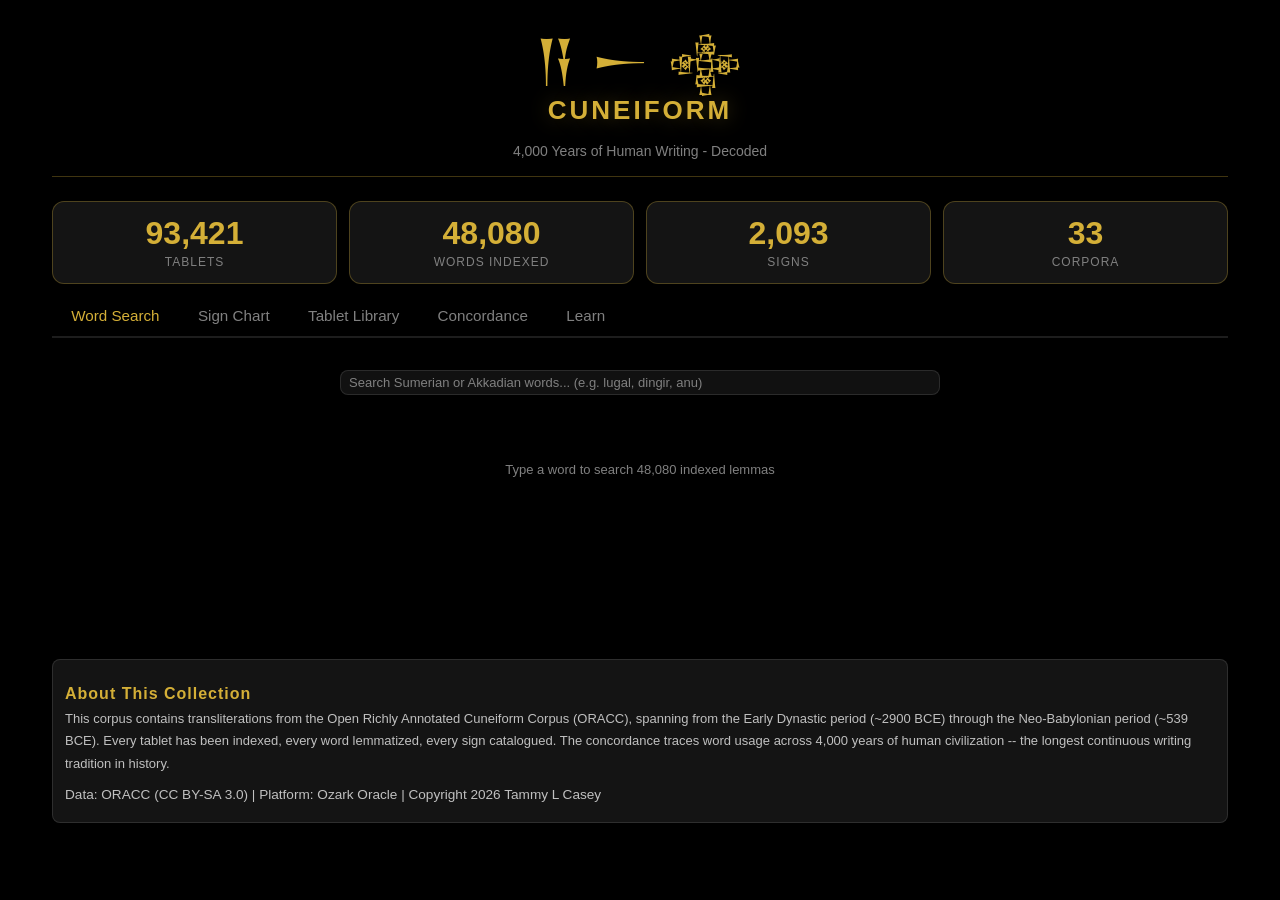
==== index.html @ a14c053b "Cuneiform educational portal for cuneiform.ozark-oracle.com 5-tab portal: Word Search, Sign Chart, T" ====
<!DOCTYPE html>
<html lang="en">
<head>
    <meta charset="UTF-8">
    <meta name="viewport" content="width=device-width, initial-scale=1.0">
    <meta name="author" content="Tammy L Casey">
    <meta name="copyright" content="Copyright 2026 Tammy L Casey. All rights reserved.">
    <meta name="motto" content="Known by our fruits - not our roots">
    <title>CUNEIFORM - Ancient Writing Decoded | Ozark Oracle</title>
    <meta name="description" content="Explore 4,000 years of cuneiform writing. 93,421 tablets, 48,080 words, 2,093 signs. OCR analysis, concordance, word study, sign charts, and learning tools.">
    <link rel="stylesheet" href="quantum-theme.css">
    <link rel="stylesheet" href="nav.css">
    <link rel="stylesheet" href="mobile.css">
    <link rel="preconnect" href="https://fonts.googleapis.com">
    <link href="https://fonts.googleapis.com/css2?family=Noto+Sans+Cuneiform&display=swap" rel="stylesheet">
    <link rel="stylesheet" href="stylesheet-cuneiform.css">
</head>
<body>
<script src="load_nav.js"></script>

<main id="main-content" class="page-container">
    <div class="page-header">
        <div class="cuneiform-glyph-lg">&#x12000; &#x12038; &#x120AD;</div>
        <h1 class="text-gold">CUNEIFORM</h1>
        <p class="text-silver">4,000 Years of Human Writing - Decoded</p>
    </div>

    <div class="stats-grid" id="stats-bar">
        <div class="stat-box">
            <div class="stat-value text-gold" id="stat-tablets">93,421</div>
            <div class="stat-label">Tablets</div>
        </div>
        <div class="stat-box">
            <div class="stat-value text-gold" id="stat-words">48,080</div>
            <div class="stat-label">Words Indexed</div>
        </div>
        <div class="stat-box">
            <div class="stat-value text-gold" id="stat-signs">2,093</div>
            <div class="stat-label">Signs</div>
        </div>
        <div class="stat-box">
            <div class="stat-value text-gold" id="stat-corpora">33</div>
            <div class="stat-label">Corpora</div>
        </div>
    </div>

    <!-- Tab Navigation -->
    <div class="tab-bar">
        <button class="tab-btn active" onclick="showTab('search')">Word Search</button>
        <button class="tab-btn" onclick="showTab('signs')">Sign Chart</button>
        <button class="tab-btn" onclick="showTab('library')">Tablet Library</button>
        <button class="tab-btn" onclick="showTab('concordance')">Concordance</button>
        <button class="tab-btn" onclick="showTab('learn')">Learn</button>
    </div>

    <!-- TAB: Word Search -->
    <div id="tab-search" class="tab-content active">
        <div class="search-container">
            <input type="text" class="search-box" id="word-search" placeholder="Search Sumerian or Akkadian words... (e.g. lugal, dingir, anu)" oninput="debounceSearch()">
        </div>
        <div class="results-area" id="search-results">
            <p class="loading">Type a word to search 48,080 indexed lemmas</p>
        </div>
    </div>

    <!-- TAB: Sign Chart -->
    <div id="tab-signs" class="tab-content">
        <h2 class="text-gold">Cuneiform Sign Chart</h2>
        <p class="text-silver">2,093 signs from the Sumerian and Akkadian writing systems</p>
        <div class="search-container">
            <input type="text" class="search-box" id="sign-search" placeholder="Filter signs by name..." oninput="filterSigns()">
        </div>
        <div class="sign-grid" id="sign-grid">
            <p class="loading">Loading signs...</p>
        </div>
        <div class="pagination" id="sign-pagination"></div>
    </div>

    <!-- TAB: Tablet Library -->
    <div id="tab-library" class="tab-content">
        <h2 class="text-gold">Tablet Library</h2>
        <p class="text-silver">Browse 93,421 cuneiform tablets from 33 corpora</p>
        <div style="display:flex;gap:1rem;margin:1rem 0;flex-wrap:wrap;">
            <select id="lib-period" class="search-box" style="width:auto;flex:1;min-width:150px;" onchange="loadTablets()">
                <option value="">All Periods</option>
            </select>
            <select id="lib-genre" class="search-box" style="width:auto;flex:1;min-width:150px;" onchange="loadTablets()">
                <option value="">All Genres</option>
            </select>
            <input type="text" class="search-box" id="lib-search" placeholder="Search titles..." style="flex:2;min-width:200px;" oninput="debounceLibrary()">
        </div>
        <div id="library-results">
            <p class="loading">Loading tablets...</p>
        </div>
        <div class="pagination" id="lib-pagination"></div>
    </div>

    <!-- TAB: Concordance -->
    <div id="tab-concordance" class="tab-content">
        <h2 class="text-gold">Word Concordance</h2>
        <p class="text-silver">Trace any word across 4,000 years of texts</p>
        <div class="search-container">
            <input type="text" class="search-box" id="conc-search" placeholder="Enter a Sumerian word (e.g. lugal, an, e2)..." onkeydown="if(event.key==='Enter')searchConcordance()">
        </div>
        <div id="conc-results">
            <p class="loading">Search for a word to see its occurrences across all tablets</p>
        </div>
    </div>

    <!-- TAB: Learn -->
    <div id="tab-learn" class="tab-content">
        <h2 class="text-gold">Learn Cuneiform</h2>
        <p class="text-silver">Start your journey into the world's oldest writing system</p>
        <div class="feature-grid">
            <a class="feature-card" href="https://enchantedozarks.com/cuneiform-ocr/learn/" target="_blank">
                <div class="card-icon cuneiform-glyph">&#x12000;</div>
                <h3>Grammar Lessons</h3>
                <p>Structured lessons from basic signs to full sentences</p>
            </a>
            <a class="feature-card" href="https://enchantedozarks.com/cuneiform-ocr/flashcards/" target="_blank">
                <div class="card-icon">A-Z</div>
                <h3>Flashcards</h3>
                <p>Practice sign recognition with spaced repetition</p>
            </a>
            <a class="feature-card" href="https://enchantedozarks.com/cuneiform-ocr/pronunciation/" target="_blank">
                <div class="card-icon">[~]</div>
                <h3>Pronunciation Guide</h3>
                <p>Learn how Sumerian and Akkadian sounded</p>
            </a>
            <a class="feature-card" href="https://enchantedozarks.com/cuneiform-ocr/sentence-builder/" target="_blank">
                <div class="card-icon">[+]</div>
                <h3>Sentence Builder</h3>
                <p>Construct your own cuneiform sentences</p>
            </a>
            <a class="feature-card" href="https://enchantedozarks.com/cuneiform-ocr/name/" target="_blank">
                <div class="card-icon">[*]</div>
                <h3>Name Converter</h3>
                <p>Write your name in cuneiform script</p>
            </a>
            <a class="feature-card" href="https://enchantedozarks.com/cuneiform-ocr/grammar-cheatsheet/" target="_blank">
                <div class="card-icon">[=]</div>
                <h3>Grammar Cheatsheet</h3>
                <p>Quick reference for Sumerian grammar rules</p>
            </a>
        </div>
    </div>

    <div class="panel" style="margin-top:2rem;">
        <h3 class="text-gold">About This Collection</h3>
        <p class="text-silver">This corpus contains transliterations from the Open Richly Annotated Cuneiform Corpus (ORACC), spanning from the Early Dynastic period (~2900 BCE) through the Neo-Babylonian period (~539 BCE). Every tablet has been indexed, every word lemmatized, every sign catalogued. The concordance traces word usage across 4,000 years of human civilization -- the longest continuous writing tradition in history.</p>
        <p class="text-silver" style="margin-top:0.5rem;font-size:0.85rem;">Data: ORACC (CC BY-SA 3.0) | Platform: Ozark Oracle | Copyright 2026 Tammy L Casey</p>
    </div>
</main>

<script>
const API = 'https://enchantedozarks.com';
let searchTimeout = null;
let libTimeout = null;
let signData = [];
let signPage = 1;
const SIGNS_PER_PAGE = 60;

// Tab switching
function showTab(tabId) {
    document.querySelectorAll('.tab-content').forEach(t => t.classList.remove('active'));
    document.querySelectorAll('.tab-btn').forEach(b => b.classList.remove('active'));
    document.getElementById('tab-' + tabId).classList.add('active');
    event.target.classList.add('active');

    // Load data on first visit
    if (tabId === 'signs' && signData.length === 0) loadSigns();
    if (tabId === 'library' && document.getElementById('library-results').querySelector('.loading')) {
        loadFilterOptions();
        loadTablets();
    }
}

// Debounced search
function debounceSearch() {
    clearTimeout(searchTimeout);
    searchTimeout = setTimeout(searchWords, 300);
}

function debounceLibrary() {
    clearTimeout(libTimeout);
    libTimeout = setTimeout(loadTablets, 400);
}

// Word search via concordance
async function searchWords() {
    const q = document.getElementById('word-search').value.trim();
    const area = document.getElementById('search-results');
    if (q.length < 2) {
        area.innerHTML = '<p class="loading">Type at least 2 characters to search</p>';
        return;
    }
    area.innerHTML = '<p class="loading">Searching...</p>';
    try {
        const resp = await fetch(API + '/cuneiform-ocr/api/concordance/search', {
            method: 'POST',
            headers: {'Content-Type': 'application/json'},
            body: JSON.stringify({q: q, limit: 30})
        });
        const data = await resp.json();
        if (!data.results || data.results.length === 0) {
            area.innerHTML = '<p class="loading">No results for "' + q + '"</p>';
            return;
        }
        let html = '';
        data.results.forEach(r => {
            html += '<div class="result-item" onclick="showWordDetail(\'' + encodeURIComponent(r.lemma) + '\')">';
            html += '<span class="result-word">' + esc(r.lemma) + '</span>';
            html += '<span class="result-gloss"> - ' + esc(r.gloss || '') + '</span>';
            if (r.unicode_glyph) html += ' <span class="cuneiform-glyph" style="font-size:1.3rem;">' + r.unicode_glyph + '</span>';
            html += '<div class="result-meta">' + (r.occurrence_count || 0).toLocaleString() + ' occurrences in ' + (r.tablet_count || 0).toLocaleString() + ' tablets</div>';
            html += '</div>';
        });
        area.innerHTML = html;
    } catch(e) {
        area.innerHTML = '<p class="error-msg">API unavailable. Try again later.</p>';
    }
}

// Word detail view
async function showWordDetail(lemmaEncoded) {
    const lemma = decodeURIComponent(lemmaEncoded);
    const area = document.getElementById('search-results');
    area.innerHTML = '<p class="loading">Loading word detail...</p>';
    try {
        const resp = await fetch(API + '/cuneiform-ocr/concordance/' + encodeURIComponent(lemma));
        // This returns HTML from the Flask app, so we use the API instead
        const apiResp = await fetch(API + '/cuneiform-ocr/api/concordance/search', {
            method: 'POST',
            headers: {'Content-Type': 'application/json'},
            body: JSON.stringify({q: lemma, limit: 1})
        });
        const data = await apiResp.json();
        if (!data.results || data.results.length === 0) {
            area.innerHTML = '<p class="error-msg">Word not found</p>';
            return;
        }
        const w = data.results[0];
        let periods = {};
        try { periods = JSON.parse(w.periods || '{}'); } catch(e) {}

        let maxCount = Math.max(...Object.values(periods), 1);
        let barsHtml = '';
        Object.entries(periods).sort((a,b) => b[1] - a[1]).forEach(([period, count]) => {
            let pct = Math.round((count / maxCount) * 100);
            barsHtml += '<div class="period-bar"><span class="period-label">' + esc(period) + '</span>';
            barsHtml += '<div class="period-fill" style="width:' + pct + '%;"></div>';
            barsHtml += '<span class="period-count">' + count.toLocaleString() + '</span></div>';
        });

        let html = '<div class="word-detail">';
        html += '<div style="display:flex;align-items:center;gap:1rem;">';
        if (w.unicode_glyph) html += '<span class="cuneiform-glyph-lg">' + w.unicode_glyph + '</span>';
        html += '<div><h2>' + esc(w.lemma) + '</h2><div class="gloss">' + esc(w.gloss || 'unknown') + '</div></div></div>';
        html += '<div class="stats-grid" style="margin:1rem 0;">';
        html += '<div class="stat-box"><div class="stat-value text-gold">' + (w.occurrence_count || 0).toLocaleString() + '</div><div class="stat-label">Occurrences</div></div>';
        html += '<div class="stat-box"><div class="stat-value text-gold">' + (w.tablet_count || 0).toLocaleString() + '</div><div class="stat-label">Tablets</div></div>';
        html += '</div>';
        if (barsHtml) {
            html += '<h3 class="text-gold" style="margin:1rem 0 0.5rem;">Period Distribution</h3>';
            html += barsHtml;
        }
        html += '<p style="margin-top:1rem;"><a href="' + API + '/cuneiform-ocr/concordance/' + encodeURIComponent(w.lemma) + '" target="_blank" style="color:var(--gold);">View full concordance on Enchanted Ozarks &gt;</a></p>';
        html += '</div>';
        html += '<button class="page-btn" onclick="document.getElementById(\'word-search\').dispatchEvent(new Event(\'input\'))" style="margin-top:0.5rem;">&lt; Back to results</button>';
        area.innerHTML = html;
    } catch(e) {
        area.innerHTML = '<p class="error-msg">Failed to load word detail</p>';
    }
}

// Sign chart
async function loadSigns() {
    const grid = document.getElementById('sign-grid');
    grid.innerHTML = '<p class="loading">Loading 2,093 signs...</p>';
    try {
        const resp = await fetch(API + '/cuneiform-ocr/api/sign-chart-data');
        const data = await resp.json();
        signData = data.signs || data || [];
        renderSigns();
    } catch(e) {
        grid.innerHTML = '<p class="error-msg">Could not load signs. API may be unavailable.</p>';
    }
}

function renderSigns() {
    const grid = document.getElementById('sign-grid');
    const filter = (document.getElementById('sign-search').value || '').toLowerCase();
    let filtered = signData;
    if (filter) filtered = signData.filter(s => (s.name || s.sign_name || '').toLowerCase().includes(filter));

    const start = (signPage - 1) * SIGNS_PER_PAGE;
    const page = filtered.slice(start, start + SIGNS_PER_PAGE);
    const totalPages = Math.ceil(filtered.length / SIGNS_PER_PAGE);

    let html = '';
    page.forEach(s => {
        let glyph = s.unicode || s.unicode_value || '';
        let name = s.name || s.sign_name || '?';
        html += '<div class="sign-card" title="' + esc(name) + '">';
        html += '<div class="cuneiform-glyph">' + glyph + '</div>';
        html += '<div class="sign-name">' + esc(name) + '</div>';
        html += '</div>';
    });
    grid.innerHTML = html || '<p class="loading">No signs match filter</p>';

    // Pagination
    let pHtml = '';
    if (totalPages > 1) {
        if (signPage > 1) pHtml += '<button class="page-btn" onclick="signPage--;renderSigns();">&lt;</button>';
        pHtml += '<span class="page-btn active">' + signPage + ' / ' + totalPages + '</span>';
        if (signPage < totalPages) pHtml += '<button class="page-btn" onclick="signPage++;renderSigns();">&gt;</button>';
    }
    document.getElementById('sign-pagination').innerHTML = pHtml;
}

function filterSigns() { signPage = 1; renderSigns(); }

// Tablet library
async function loadFilterOptions() {
    try {
        const resp = await fetch(API + '/cuneiform-ocr/api/filter-options');
        const data = await resp.json();
        const periodSel = document.getElementById('lib-period');
        const genreSel = document.getElementById('lib-genre');
        (data.periods || []).forEach(p => {
            periodSel.innerHTML += '<option value="' + esc(p) + '">' + esc(p) + '</option>';
        });
        (data.genres || []).forEach(g => {
            genreSel.innerHTML += '<option value="' + esc(g) + '">' + esc(g) + '</option>';
        });
    } catch(e) { /* silently fail */ }
}

let libPage = 1;
async function loadTablets(page) {
    if (page) libPage = page; else libPage = 1;
    const area = document.getElementById('library-results');
    const period = document.getElementById('lib-period').value;
    const genre = document.getElementById('lib-genre').value;
    const q = document.getElementById('lib-search').value.trim();
    area.innerHTML = '<p class="loading">Loading tablets...</p>';
    try {
        let url = API + '/cuneiform-ocr/api/tablets?page=' + libPage + '&per_page=25';
        if (period) url += '&period=' + encodeURIComponent(period);
        if (genre) url += '&genre=' + encodeURIComponent(genre);
        if (q) url += '&q=' + encodeURIComponent(q);
        const resp = await fetch(url);
        const data = await resp.json();
        const tablets = data.tablets || data.results || [];
        const total = data.total || 0;
        if (tablets.length === 0) {
            area.innerHTML = '<p class="loading">No tablets found</p>';
            document.getElementById('lib-pagination').innerHTML = '';
            return;
        }
        let html = '<div class="tablet-row tablet-header"><span>Title</span><span>Period</span><span>Genre</span><span>Lines</span></div>';
        tablets.forEach(t => {
            html += '<div class="tablet-row" onclick="window.open(\'' + API + '/cuneiform-ocr/library/' + esc(t.textid) + '\',\'_blank\')">';
            html += '<span class="tablet-title">' + esc(t.title || t.textid) + '</span>';
            html += '<span class="tablet-meta">' + esc(t.period || '-') + '</span>';
            html += '<span class="tablet-meta">' + esc(t.genre || '-') + '</span>';
            html += '<span class="tablet-meta">' + (t.total_lines || 0) + '</span>';
            html += '</div>';
        });
        area.innerHTML = html;

        // Pagination
        const totalPages = Math.ceil(total / 25);
        let pHtml = '';
        if (totalPages > 1) {
            if (libPage > 1) pHtml += '<button class="page-btn" onclick="loadTablets(' + (libPage-1) + ')">&lt;</button>';
            pHtml += '<span class="page-btn active">' + libPage + ' / ' + totalPages + ' (' + total.toLocaleString() + ' total)</span>';
            if (libPage < totalPages) pHtml += '<button class="page-btn" onclick="loadTablets(' + (libPage+1) + ')">&gt;</button>';
        }
        document.getElementById('lib-pagination').innerHTML = pHtml;
    } catch(e) {
        area.innerHTML = '<p class="error-msg">Could not load tablets. API may be unavailable.</p>';
    }
}

// Concordance search
async function searchConcordance() {
    const q = document.getElementById('conc-search').value.trim();
    const area = document.getElementById('conc-results');
    if (!q) return;
    area.innerHTML = '<p class="loading">Searching concordance...</p>';
    try {
        const resp = await fetch(API + '/cuneiform-ocr/api/concordance/search', {
            method: 'POST',
            headers: {'Content-Type': 'application/json'},
            body: JSON.stringify({q: q, limit: 10})
        });
        const data = await resp.json();
        if (!data.results || data.results.length === 0) {
            area.innerHTML = '<p class="loading">No concordance results for "' + esc(q) + '"</p>';
            return;
        }
        let html = '';
        data.results.forEach(r => {
            let periods = {};
            try { periods = JSON.parse(r.periods || '{}'); } catch(e) {}
            let maxCount = Math.max(...Object.values(periods), 1);

            html += '<div class="word-detail" style="margin-bottom:1.5rem;">';
            html += '<div style="display:flex;align-items:center;gap:1rem;">';
            if (r.unicode_glyph) html += '<span class="cuneiform-glyph-lg">' + r.unicode_glyph + '</span>';
            html += '<div><h2 style="margin:0;">' + esc(r.lemma) + '</h2>';
            html += '<div class="gloss">' + esc(r.gloss || '') + '</div></div></div>';
            html += '<div class="stats-grid" style="margin:1rem 0;">';
            html += '<div class="stat-box"><div class="stat-value text-gold">' + (r.occurrence_count||0).toLocaleString() + '</div><div class="stat-label">Occurrences</div></div>';
            html += '<div class="stat-box"><div class="stat-value text-gold">' + (r.tablet_count||0).toLocaleString() + '</div><div class="stat-label">Tablets</div></div>';
            html += '</div>';

            Object.entries(periods).sort((a,b) => b[1]-a[1]).slice(0,8).forEach(([p,c]) => {
                let pct = Math.round((c/maxCount)*100);
                html += '<div class="period-bar"><span class="period-label">' + esc(p) + '</span>';
                html += '<div class="period-fill" style="width:' + pct + '%;"></div>';
                html += '<span class="period-count">' + c.toLocaleString() + '</span></div>';
            });
            html += '<p><a href="' + API + '/cuneiform-ocr/concordance/' + encodeURIComponent(r.lemma) + '" target="_blank" style="color:var(--gold);">Full concordance &gt;</a></p>';
            html += '</div>';
        });
        area.innerHTML = html;
    } catch(e) {
        area.innerHTML = '<p class="error-msg">Concordance search failed. API may be unavailable.</p>';
    }
}

// Load stats on page load
async function loadStats() {
    try {
        const resp = await fetch(API + '/cuneiform-ocr/api/corpus-stats');
        const data = await resp.json();
        if (data.total_tablets) document.getElementById('stat-tablets').textContent = data.total_tablets.toLocaleString();
        if (data.total_words) document.getElementById('stat-words').textContent = data.total_words.toLocaleString();
    } catch(e) { /* use defaults */ }
}

function esc(s) {
    if (!s) return '';
    return String(s).replace(/&/g,'&amp;').replace(/</g,'&lt;').replace(/>/g,'&gt;').replace(/"/g,'&quot;');
}

loadStats();
</script>
</body>
</html>
---- quantum-theme.css ----
/**
 * OZARK ORACLE - Egyptian Quantum Theme
 * Copyright (c) 2025-2026 Tammy L Casey. All rights reserved.
 *
 * MASTER STYLESHEET - SINGLE SOURCE OF TRUTH
 * Layer 1 of 3-tier CSS architecture
 *
 * PERMANENT DIRECTIVE (Feb 12, 2026):
 * - ZERO <style> tags in HTML files
 * - ZERO style="" attributes in HTML files
 * - ALL styling via CSS classes from .css files
 * - This file defines ONE style for every element type
 *
 * Load order: quantum-theme.css -> nav.css -> mobile.css -> stylesheet-*.css
 *
 * "Known by our fruits, not our roots"
 */

/* ========================================================================== */
/* CSS VARIABLES                                                              */
/* ========================================================================== */

:root {
    /* === Egyptian Color Palette === */
    --black: #000000;
    --black-light: #0a0a0a;
    --black-lighter: #111111;
    --black-panel: #141414;
    --black-card: #1a1a1a;

    --gold: #d4af37;
    --gold-light: #f0d16b;
    --gold-dark: #b8941f;
    --gold-dim: rgba(212, 175, 55, 0.6);
    --gold-glow: rgba(212, 175, 55, 0.3);
    --gold-subtle: rgba(212, 175, 55, 0.15);

    --silver: #C0C0C0;
    --silver-light: #E8E8E8;
    --silver-dark: #808080;
    --silver-darker: #666666;
    --silver-faint: #444444;
    --white: #FFFFFF;

    /* Glass morphism */
    --glass-bg: rgba(0, 0, 0, 0.75);
    --glass-bg-light: rgba(20, 20, 20, 0.85);
    --glass-border: rgba(212, 175, 55, 0.3);
    --glass-border-hover: rgba(212, 175, 55, 0.6);
    --glass-border-dim: rgba(192, 192, 192, 0.15);

    /* Status */
    --success: #90EE90;
    --warning: #FFD700;
    --error: #FF6B6B;
    --info: #87CEEB;

    /* Fonts */
    --font-heading: 'Segoe UI', Tahoma, Geneva, Verdana, sans-serif;
    --font-body: 'Segoe UI', Tahoma, Geneva, Verdana, sans-serif;
    --font-mono: 'Courier New', Consolas, Monaco, monospace;
    --font-cuneiform: 'Noto Sans Cuneiform', serif;

    /* Sizes (compact — shrunk ~20% from defaults) */
    --text-2xs: 0.5rem;
    --text-xs: 0.625rem;
    --text-sm: 0.75rem;
    --text-base: 0.8125rem;
    --text-lg: 0.875rem;
    --text-xl: 1rem;
    --text-2xl: 1.25rem;
    --text-3xl: 1.625rem;
    --text-4xl: 2rem;
    --text-5xl: 2.75rem;

    /* Spacing (tighter) */
    --sp-xs: 0.125rem;
    --sp-sm: 0.25rem;
    --sp-md: 0.5rem;
    --sp-lg: 0.75rem;
    --sp-xl: 1rem;
    --sp-2xl: 1.5rem;
    --sp-3xl: 2rem;

    /* Borders */
    --radius-sm: 4px;
    --radius-md: 8px;
    --radius-lg: 12px;
    --radius-xl: 16px;
    --radius-pill: 100px;
    --radius-circle: 50%;

    /* Transitions */
    --ease-fast: 0.15s ease;
    --ease-normal: 0.3s ease;
    --ease-slow: 0.5s ease;

    /* Z-layers */
    --z-base: 1;
    --z-content: 10;
    --z-sticky: 100;
    --z-overlay: 500;
    --z-modal: 1000;
    --z-nav: 9999;
    --z-top: 10000;
}


/* ========================================================================== */
/* RESET & BASE                                                               */
/* ========================================================================== */

*, *::before, *::after {
    margin: 0;
    padding: 0;
    box-sizing: border-box;
}

html {
    scroll-behavior: smooth;
    -webkit-text-size-adjust: 100%;
}

body {
    background: var(--black);
    color: var(--silver);
    font-family: var(--font-body);
    font-size: var(--text-base);
    line-height: 1.4;
    overflow-x: hidden;
    min-height: 100vh;
}

::selection {
    background: var(--gold);
    color: var(--black);
}

img {
    max-width: 100%;
    height: auto;
    display: block;
}

a {
    color: var(--silver-light);
    text-decoration: none;
    transition: color var(--ease-fast);
}

a:hover {
    color: var(--gold);
}


/* ========================================================================== */
/* TYPOGRAPHY - ONE STYLE PER ELEMENT                                         */
/* ========================================================================== */

h1, h2, h3, h4, h5, h6 {
    font-family: var(--font-heading);
    font-weight: 600;
    line-height: 1.3;
    margin-bottom: var(--sp-sm);
}

h1 {
    font-size: var(--text-3xl);
    color: var(--gold);
    text-transform: uppercase;
    letter-spacing: 3px;
    text-shadow: 0 0 20px var(--gold-glow);
    margin-bottom: var(--sp-lg);
}

h2 {
    font-size: var(--text-2xl);
    color: var(--silver-light);
    text-transform: uppercase;
    letter-spacing: 2px;
    padding-bottom: var(--sp-xs);
    border-bottom: 1px solid var(--glass-border);
    margin-top: var(--sp-xl);
    margin-bottom: var(--sp-md);
}

h3 {
    font-size: var(--text-xl);
    color: var(--silver);
    letter-spacing: 1px;
    margin-top: var(--sp-lg);
}

h4 {
    font-size: var(--text-lg);
    color: var(--silver-dark);
}

h5 {
    font-size: var(--text-base);
    color: var(--silver-dark);
    text-transform: uppercase;
    letter-spacing: 1px;
}

h6 {
    font-size: var(--text-sm);
    color: var(--silver-darker);
    text-transform: uppercase;
    letter-spacing: 1px;
}

p {
    color: var(--silver);
    margin-bottom: var(--sp-sm);
    line-height: 1.7;
}

strong, b {
    color: var(--silver-light);
    font-weight: 600;
}

em, i {
    color: var(--silver);
}

small {
    font-size: var(--text-sm);
    color: var(--silver-dark);
}

blockquote {
    border-left: 3px solid var(--gold);
    padding: var(--sp-md) var(--sp-lg);
    margin: var(--sp-lg) 0;
    background: var(--glass-bg);
    border-radius: 0 var(--radius-md) var(--radius-md) 0;
    color: var(--silver-light);
    font-style: italic;
}

code {
    font-family: var(--font-mono);
    font-size: var(--text-sm);
    background: rgba(212, 175, 55, 0.1);
    color: var(--gold-light);
    padding: 0.1em 0.4em;
    border-radius: var(--radius-sm);
}

pre {
    font-family: var(--font-mono);
    font-size: var(--text-sm);
    background: var(--black-lighter);
    border: 1px solid var(--glass-border-dim);
    border-radius: var(--radius-md);
    padding: var(--sp-lg);
    overflow-x: auto;
    margin: var(--sp-lg) 0;
    color: var(--silver-light);
    line-height: 1.5;
}

pre code {
    background: none;
    padding: 0;
}

hr {
    border: none;
    border-top: 1px solid var(--glass-border);
    margin: var(--sp-xl) 0;
}

mark {
    background: var(--gold-subtle);
    color: var(--gold-light);
    padding: 0.1em 0.3em;
    border-radius: var(--radius-sm);
}


/* ========================================================================== */
/* LISTS                                                                      */
/* ========================================================================== */

ul, ol {
    margin-left: 1.5rem;
    margin-bottom: var(--sp-md);
    color: var(--silver);
}

li {
    margin-bottom: var(--sp-xs);
    line-height: 1.6;
}

li::marker {
    color: var(--gold-dim);
}

.list-none {
    list-style: none;
    margin-left: 0;
}

.evidence-list {
    list-style: none;
    margin-left: 0;
}

.evidence-list li {
    padding: var(--sp-sm) 0;
    padding-left: var(--sp-lg);
    border-left: 3px solid var(--gold-dim);
    margin-bottom: var(--sp-md);
}


/* ========================================================================== */
/* PAGE LAYOUT                                                                */
/* ========================================================================== */

.page-container {
    max-width: 1200px;
    margin: 0 auto;
    padding: var(--sp-xl) var(--sp-lg);
    min-height: calc(100vh - 120px);
}

.page-container-wide {
    max-width: 1400px;
    margin: 0 auto;
    padding: var(--sp-xl) var(--sp-lg);
    min-height: calc(100vh - 120px);
}

.page-container-full {
    width: 100%;
    padding: var(--sp-lg);
    min-height: 100vh;
}

.page-header {
    text-align: center;
    margin-bottom: var(--sp-2xl);
    padding-bottom: var(--sp-lg);
    border-bottom: 1px solid var(--glass-border);
}

.page-header p {
    color: var(--silver-dark);
    font-size: var(--text-lg);
    max-width: 800px;
    margin: 0 auto;
}

.section {
    margin-bottom: var(--sp-2xl);
}


/* ========================================================================== */
/* GLASS CONTAINERS                                                           */
/* ========================================================================== */

.glass-container {
    background: var(--glass-bg);
    border: 1px solid var(--glass-border);
    border-radius: var(--radius-lg);
    padding: var(--sp-xl);
    margin: var(--sp-lg) 0;
    backdrop-filter: blur(10px);
}

.glass-container-sm {
    background: var(--glass-bg);
    border: 1px solid var(--glass-border-dim);
    border-radius: var(--radius-md);
    padding: var(--sp-md);
    margin: var(--sp-sm) 0;
    backdrop-filter: blur(5px);
}

.panel {
    background: var(--black-panel);
    border: 1px solid var(--glass-border-dim);
    border-radius: var(--radius-md);
    padding: var(--sp-lg);
    margin: var(--sp-md) 0;
}

.panel-gold {
    background: var(--black-panel);
    border: 1px solid var(--glass-border);
    border-radius: var(--radius-md);
    padding: var(--sp-lg);
    margin: var(--sp-md) 0;
}


/* ========================================================================== */
/* CARDS                                                                      */
/* ========================================================================== */

.card {
    background: var(--black-card);
    border: 1px solid var(--glass-border-dim);
    border-radius: var(--radius-lg);
    padding: var(--sp-lg);
    margin: var(--sp-md) 0;
    transition: border-color var(--ease-normal), box-shadow var(--ease-normal), transform var(--ease-normal);
}

.card:hover {
    border-color: var(--glass-border-hover);
    box-shadow: 0 0 20px var(--gold-glow);
    transform: translateY(-3px);
}

.card-link {
    display: block;
    text-decoration: none;
    color: inherit;
}

.card-link:hover {
    color: inherit;
}

.card-header {
    display: flex;
    justify-content: space-between;
    align-items: flex-start;
    margin-bottom: var(--sp-sm);
    flex-wrap: wrap;
    gap: var(--sp-sm);
}

.card-title {
    font-size: var(--text-xl);
    color: var(--gold);
    margin-bottom: var(--sp-xs);
}

.card-subtitle {
    font-size: var(--text-sm);
    color: var(--silver-dark);
}

.card-body {
    color: var(--silver);
}

.card-footer {
    margin-top: var(--sp-md);
    padding-top: var(--sp-sm);
    border-top: 1px solid var(--glass-border-dim);
    display: flex;
    justify-content: space-between;
    align-items: center;
    flex-wrap: wrap;
    gap: var(--sp-sm);
}

.card-meta {
    display: flex;
    gap: var(--sp-md);
    flex-wrap: wrap;
    font-size: var(--text-sm);
    color: var(--silver-dark);
}

/* Card image (book covers, movie posters) */
.card-img {
    width: 100%;
    max-height: 300px;
    object-fit: contain;
    display: block;
    background: #111;
    border-radius: var(--radius-md) var(--radius-md) 0 0;
}


/* ========================================================================== */
/* BUTTONS                                                                    */
/* ========================================================================== */

.btn {
    display: inline-flex;
    align-items: center;
    justify-content: center;
    gap: var(--sp-sm);
    padding: var(--sp-sm) var(--sp-lg);
    font-family: var(--font-body);
    font-size: var(--text-base);
    font-weight: 500;
    border-radius: var(--radius-md);
    border: 1px solid var(--glass-border);
    background: transparent;
    color: var(--gold);
    cursor: pointer;
    text-decoration: none;
    transition: all var(--ease-normal);
    white-space: nowrap;
}

.btn:hover {
    background: var(--gold-subtle);
    border-color: var(--gold);
    color: var(--gold-light);
    box-shadow: 0 0 15px var(--gold-glow);
    transform: translateY(-2px);
}

.btn-primary {
    background: var(--gold);
    color: var(--black);
    border-color: var(--gold);
    font-weight: 600;
}

.btn-primary:hover {
    background: var(--gold-light);
    color: var(--black);
    box-shadow: 0 0 25px var(--gold-glow);
}

.btn-secondary {
    background: transparent;
    color: var(--silver);
    border-color: var(--silver-faint);
}

.btn-secondary:hover {
    background: rgba(192, 192, 192, 0.1);
    border-color: var(--silver);
    color: var(--silver-light);
}

.btn-danger {
    background: transparent;
    color: var(--error);
    border-color: rgba(255, 107, 107, 0.4);
}

.btn-danger:hover {
    background: rgba(255, 107, 107, 0.1);
    border-color: var(--error);
}

.btn-sm {
    padding: var(--sp-xs) var(--sp-md);
    font-size: var(--text-sm);
}

.btn-lg {
    padding: var(--sp-md) var(--sp-2xl);
    font-size: var(--text-lg);
}

.btn-block {
    display: flex;
    width: 100%;
}

.btn-group {
    display: flex;
    gap: var(--sp-sm);
    flex-wrap: wrap;
}


/* ========================================================================== */
/* FORMS & INPUTS                                                             */
/* ========================================================================== */

.form-group {
    margin-bottom: var(--sp-lg);
}

label {
    display: block;
    color: var(--silver);
    font-size: var(--text-sm);
    font-weight: 500;
    margin-bottom: var(--sp-xs);
    text-transform: uppercase;
    letter-spacing: 0.5px;
}

input[type="text"],
input[type="search"],
input[type="email"],
input[type="password"],
input[type="number"],
input[type="url"],
input[type="tel"],
input[type="date"],
input[type="time"],
input[type="datetime-local"],
select,
textarea {
    width: 100%;
    padding: var(--sp-sm) var(--sp-md);
    background: var(--black-lighter);
    border: 1px solid var(--glass-border-dim);
    border-radius: var(--radius-md);
    color: var(--silver-light);
    font-family: var(--font-body);
    font-size: var(--text-base);
    transition: border-color var(--ease-fast), box-shadow var(--ease-fast);
}

input:focus,
select:focus,
textarea:focus {
    outline: none;
    border-color: var(--gold);
    box-shadow: 0 0 10px var(--gold-glow);
}

input::placeholder,
textarea::placeholder {
    color: var(--silver-faint);
}

textarea {
    min-height: 100px;
    resize: vertical;
}

.search-container {
    display: flex;
    gap: var(--sp-sm);
    margin: var(--sp-lg) 0;
}

.search-container input {
    flex: 1;
}

.checkbox-group,
.radio-group {
    display: flex;
    flex-direction: column;
    gap: var(--sp-sm);
}

.checkbox-label,
.radio-label {
    display: flex;
    align-items: center;
    gap: var(--sp-sm);
    cursor: pointer;
    text-transform: none;
    letter-spacing: 0;
    font-weight: 400;
}

.checkbox-label input,
.radio-label input {
    width: auto;
    accent-color: var(--gold);
}


/* ========================================================================== */
/* TABLES                                                                     */
/* ========================================================================== */

.table-container {
    overflow-x: auto;
    margin: var(--sp-lg) 0;
    border-radius: var(--radius-md);
    border: 1px solid var(--glass-border-dim);
}

table {
    width: 100%;
    border-collapse: collapse;
}

thead {
    background: var(--black-lighter);
}

th {
    padding: var(--sp-sm) var(--sp-md);
    text-align: left;
    color: var(--gold);
    font-weight: 600;
    font-size: var(--text-sm);
    text-transform: uppercase;
    letter-spacing: 0.5px;
    border-bottom: 2px solid var(--glass-border);
}

td {
    padding: var(--sp-sm) var(--sp-md);
    color: var(--silver);
    border-bottom: 1px solid rgba(255, 255, 255, 0.05);
}

tr:hover td {
    background: rgba(212, 175, 55, 0.05);
}

.table-sm th,
.table-sm td {
    padding: var(--sp-xs) var(--sp-sm);
    font-size: var(--text-sm);
}


/* ========================================================================== */
/* GRIDS                                                                      */
/* ========================================================================== */

.grid-2 {
    display: grid;
    grid-template-columns: repeat(2, 1fr);
    gap: var(--sp-lg);
    margin: var(--sp-lg) 0;
}

.grid-3 {
    display: grid;
    grid-template-columns: repeat(3, 1fr);
    gap: var(--sp-lg);
    margin: var(--sp-lg) 0;
}

.grid-4 {
    display: grid;
    grid-template-columns: repeat(4, 1fr);
    gap: var(--sp-lg);
    margin: var(--sp-lg) 0;
}

.grid-auto {
    display: grid;
    grid-template-columns: repeat(auto-fit, minmax(280px, 1fr));
    gap: var(--sp-lg);
    margin: var(--sp-lg) 0;
}

.flex-row {
    display: flex;
    gap: var(--sp-md);
    flex-wrap: wrap;
    align-items: center;
}

.flex-between {
    display: flex;
    justify-content: space-between;
    align-items: center;
    flex-wrap: wrap;
    gap: var(--sp-md);
}

.flex-center {
    display: flex;
    justify-content: center;
    align-items: center;
}


/* ========================================================================== */
/* STATS                                                                      */
/* ========================================================================== */

.stats-grid {
    display: grid;
    grid-template-columns: repeat(auto-fit, minmax(180px, 1fr));
    gap: var(--sp-lg);
    margin: var(--sp-lg) 0;
}

.stat-box {
    background: var(--black-panel);
    border: 1px solid var(--glass-border);
    border-radius: var(--radius-lg);
    padding: var(--sp-lg);
    text-align: center;
    transition: all var(--ease-normal);
}

.stat-box:hover {
    border-color: var(--gold);
    box-shadow: 0 0 20px var(--gold-glow);
}

.stat-value {
    display: block;
    font-size: var(--text-4xl);
    font-weight: 700;
    color: var(--gold);
    line-height: 1.2;
    margin-bottom: var(--sp-xs);
}

.stat-label {
    display: block;
    font-size: var(--text-sm);
    color: var(--silver-dark);
    text-transform: uppercase;
    letter-spacing: 1px;
}


/* ========================================================================== */
/* BADGES & TAGS                                                              */
/* ========================================================================== */

.badge {
    display: inline-block;
    padding: 0.15em 0.6em;
    font-size: var(--text-xs);
    font-weight: 600;
    text-transform: uppercase;
    letter-spacing: 0.5px;
    border-radius: var(--radius-pill);
    border: 1px solid var(--glass-border);
    color: var(--gold);
    background: var(--gold-subtle);
}

.badge-success {
    color: var(--success);
    background: rgba(144, 238, 144, 0.15);
    border-color: rgba(144, 238, 144, 0.3);
}

.badge-warning {
    color: var(--warning);
    background: rgba(255, 215, 0, 0.15);
    border-color: rgba(255, 215, 0, 0.3);
}

.badge-danger {
    color: var(--error);
    background: rgba(255, 107, 107, 0.15);
    border-color: rgba(255, 107, 107, 0.3);
}

.badge-info {
    color: var(--info);
    background: rgba(135, 206, 235, 0.15);
    border-color: rgba(135, 206, 235, 0.3);
}

.tag {
    display: inline-block;
    padding: 0.2em 0.5em;
    font-size: var(--text-xs);
    border-radius: var(--radius-sm);
    background: var(--black-lighter);
    border: 1px solid var(--glass-border-dim);
    color: var(--silver);
    margin: 0.15em;
}


/* ========================================================================== */
/* ALERTS & MESSAGES                                                          */
/* ========================================================================== */

.alert {
    padding: var(--sp-md) var(--sp-lg);
    border-radius: var(--radius-md);
    margin: var(--sp-md) 0;
    border: 1px solid;
}

.alert-warning {
    background: rgba(255, 215, 0, 0.1);
    border-color: rgba(255, 215, 0, 0.3);
    color: var(--warning);
}

.alert-danger {
    background: rgba(255, 107, 107, 0.1);
    border-color: rgba(255, 107, 107, 0.3);
    color: var(--error);
}

.alert-success {
    background: rgba(144, 238, 144, 0.1);
    border-color: rgba(144, 238, 144, 0.3);
    color: var(--success);
}

.alert-info {
    background: rgba(135, 206, 235, 0.1);
    border-color: rgba(135, 206, 235, 0.3);
    color: var(--info);
}

.disclaimer {
    background: rgba(255, 107, 107, 0.08);
    border: 1px solid rgba(255, 107, 107, 0.25);
    border-radius: var(--radius-md);
    padding: var(--sp-lg);
    margin: var(--sp-lg) 0;
    color: var(--silver);
}

.disclaimer h3 {
    color: var(--error);
    margin-bottom: var(--sp-sm);
}

.legal-disclaimer {
    font-size: var(--text-xs);
    color: var(--silver-darker);
    border: 1px solid var(--glass-border-dim);
    padding: 6px 10px;
    margin-bottom: var(--sp-sm);
    line-height: 1.4;
    background: rgba(10, 10, 10, 0.3);
}


/* ========================================================================== */
/* COLLAPSIBLE SECTIONS                                                       */
/* ========================================================================== */

.collapsible {
    border: 1px solid var(--glass-border-dim);
    border-radius: var(--radius-md);
    margin: var(--sp-sm) 0;
    overflow: hidden;
}

.collapsible-header {
    display: flex;
    justify-content: space-between;
    align-items: center;
    padding: var(--sp-md) var(--sp-lg);
    background: var(--black-lighter);
    cursor: pointer;
    transition: background var(--ease-fast);
    user-select: none;
}

.collapsible-header:hover {
    background: var(--black-card);
}

.collapsible-header h3 {
    margin: 0;
    font-size: var(--text-base);
    color: var(--gold);
}

.collapsible-toggle {
    color: var(--gold);
    font-size: var(--text-lg);
    font-weight: bold;
    width: 24px;
    text-align: center;
}

.collapsible-body {
    padding: var(--sp-lg);
    display: none;
}

.collapsible.open .collapsible-body {
    display: block;
}


/* ========================================================================== */
/* TABS                                                                       */
/* ========================================================================== */

.tabs {
    display: flex;
    gap: 0;
    border-bottom: 2px solid var(--glass-border-dim);
    margin-bottom: var(--sp-lg);
    overflow-x: auto;
}

.tab {
    padding: var(--sp-sm) var(--sp-lg);
    color: var(--silver-dark);
    cursor: pointer;
    border-bottom: 2px solid transparent;
    margin-bottom: -2px;
    white-space: nowrap;
    transition: all var(--ease-fast);
    font-size: var(--text-sm);
    text-transform: uppercase;
    letter-spacing: 0.5px;
}

.tab:hover {
    color: var(--silver-light);
}

.tab.active {
    color: var(--gold);
    border-bottom-color: var(--gold);
}

.tab-content {
    display: none;
}

.tab-content.active {
    display: block;
}


/* ========================================================================== */
/* TIMELINE                                                                   */
/* ========================================================================== */

.timeline {
    position: relative;
    padding: var(--sp-lg) 0;
    padding-left: 30px;
}

.timeline::before {
    content: '';
    position: absolute;
    left: 10px;
    top: 0;
    bottom: 0;
    width: 2px;
    background: var(--glass-border);
}

.timeline-item {
    position: relative;
    margin-bottom: var(--sp-xl);
    padding-left: var(--sp-xl);
}

.timeline-item::before {
    content: '';
    position: absolute;
    left: -24px;
    top: 6px;
    width: 12px;
    height: 12px;
    border-radius: var(--radius-circle);
    background: var(--gold);
    box-shadow: 0 0 10px var(--gold-glow);
}

.timeline-date {
    font-size: var(--text-sm);
    color: var(--gold-dim);
    margin-bottom: var(--sp-xs);
    text-transform: uppercase;
    letter-spacing: 1px;
}

.timeline-title {
    font-size: var(--text-lg);
    color: var(--silver-light);
    margin-bottom: var(--sp-xs);
}

.timeline-body {
    color: var(--silver-dark);
}


/* ========================================================================== */
/* SCORE INDICATORS                                                           */
/* ========================================================================== */

.score {
    display: inline-block;
    padding: var(--sp-xs) var(--sp-md);
    border-radius: var(--radius-md);
    font-weight: 700;
    font-size: var(--text-lg);
}

.score-high {
    background: rgba(255, 107, 107, 0.2);
    border: 1px solid rgba(255, 107, 107, 0.5);
    color: #FFB0B0;
}

.score-medium {
    background: rgba(255, 215, 0, 0.2);
    border: 1px solid rgba(255, 215, 0, 0.5);
    color: #FFD070;
}

.score-low {
    background: rgba(144, 238, 144, 0.2);
    border: 1px solid rgba(144, 238, 144, 0.5);
    color: #B0FFB0;
}


/* ========================================================================== */
/* PROGRESS & LOADING                                                         */
/* ========================================================================== */

.loading-overlay {
    position: fixed;
    top: 0;
    left: 0;
    right: 0;
    bottom: 0;
    background: rgba(0, 0, 0, 0.95);
    display: flex;
    flex-direction: column;
    align-items: center;
    justify-content: center;
    z-index: var(--z-modal);
}

.eye-of-horus {
    width: 120px;
    height: 120px;
    position: relative;
    animation: pulse-glow 2s ease-in-out infinite;
}

.eye-of-horus::before,
.eye-of-horus::after {
    content: '';
    position: absolute;
    border: 3px solid var(--gold);
}

.eye-of-horus::before {
    width: 80px;
    height: 40px;
    border-radius: 50%;
    border-bottom: none;
    top: 40px;
    left: 20px;
    animation: eye-blink 3s ease-in-out infinite;
}

.eye-of-horus::after {
    width: 20px;
    height: 20px;
    border-radius: var(--radius-circle);
    top: 50px;
    left: 50px;
    background: var(--gold);
    box-shadow: 0 0 20px var(--gold);
    animation: pupil-dilate 2s ease-in-out infinite;
}

.loading-text {
    color: var(--gold);
    font-size: var(--text-lg);
    letter-spacing: 3px;
    margin-top: 30px;
    text-align: center;
    animation: fade-pulse 2s ease-in-out infinite;
}

.loading-subtext {
    color: var(--silver-dark);
    font-size: var(--text-sm);
    margin-top: 10px;
    text-align: center;
}

.spinner {
    display: inline-block;
    width: 40px;
    height: 40px;
    border: 3px solid var(--glass-border-dim);
    border-top-color: var(--gold);
    border-radius: var(--radius-circle);
    animation: spin 0.8s linear infinite;
}

.spinner-sm {
    width: 20px;
    height: 20px;
    border-width: 2px;
}

.progress-bar {
    width: 100%;
    height: 6px;
    background: var(--black-lighter);
    border-radius: var(--radius-pill);
    overflow: hidden;
    margin: var(--sp-sm) 0;
}

.progress-fill {
    height: 100%;
    background: linear-gradient(90deg, var(--gold-dark), var(--gold), var(--gold-light));
    border-radius: var(--radius-pill);
    transition: width var(--ease-slow);
}


/* ========================================================================== */
/* MODALS                                                                     */
/* ========================================================================== */

.modal-overlay {
    position: fixed;
    top: 0;
    left: 0;
    right: 0;
    bottom: 0;
    background: rgba(0, 0, 0, 0.85);
    display: none;
    align-items: center;
    justify-content: center;
    z-index: var(--z-modal);
    padding: var(--sp-lg);
}

.modal-overlay.visible {
    display: flex;
}

.modal {
    background: var(--black-panel);
    border: 1px solid var(--glass-border);
    border-radius: var(--radius-lg);
    padding: var(--sp-2xl);
    max-width: 600px;
    width: 100%;
    max-height: 90vh;
    overflow-y: auto;
}

.modal-header {
    display: flex;
    justify-content: space-between;
    align-items: center;
    margin-bottom: var(--sp-lg);
    padding-bottom: var(--sp-md);
    border-bottom: 1px solid var(--glass-border-dim);
}

.modal-close {
    background: none;
    border: none;
    color: var(--silver-dark);
    font-size: var(--text-2xl);
    cursor: pointer;
    padding: 0;
    line-height: 1;
}

.modal-close:hover {
    color: var(--gold);
}

body.no-scroll {
    overflow: hidden;
}


/* ========================================================================== */
/* TOOLTIP                                                                    */
/* ========================================================================== */

.tooltip {
    position: relative;
}

.tooltip::after {
    content: attr(data-tooltip);
    position: absolute;
    bottom: 100%;
    left: 50%;
    transform: translateX(-50%);
    background: var(--black-card);
    border: 1px solid var(--glass-border);
    color: var(--silver-light);
    padding: var(--sp-xs) var(--sp-sm);
    border-radius: var(--radius-sm);
    font-size: var(--text-xs);
    white-space: nowrap;
    opacity: 0;
    pointer-events: none;
    transition: opacity var(--ease-fast);
    z-index: var(--z-top);
}

.tooltip:hover::after {
    opacity: 1;
}


/* ========================================================================== */
/* BACK LINK                                                                  */
/* ========================================================================== */

.back-link {
    display: inline-flex;
    align-items: center;
    gap: var(--sp-xs);
    color: var(--silver-dark);
    font-size: var(--text-sm);
    margin-bottom: var(--sp-lg);
    transition: color var(--ease-fast);
}

.back-link:hover {
    color: var(--gold);
}

.back-link::before {
    content: '\2190';
}


/* ========================================================================== */
/* RESULT COUNT / INFO BAR                                                    */
/* ========================================================================== */

.info-bar {
    display: flex;
    justify-content: space-between;
    align-items: center;
    padding: var(--sp-sm) var(--sp-md);
    background: var(--black-lighter);
    border-radius: var(--radius-md);
    margin: var(--sp-md) 0;
    font-size: var(--text-sm);
    color: var(--silver-dark);
    flex-wrap: wrap;
    gap: var(--sp-sm);
}

.result-count {
    color: var(--gold);
    font-weight: 600;
}


/* ========================================================================== */
/* EMPTY STATE                                                                */
/* ========================================================================== */

.empty-state {
    text-align: center;
    padding: var(--sp-3xl) var(--sp-lg);
    color: var(--silver-faint);
}

.empty-state h3 {
    color: var(--silver-dark);
    margin-bottom: var(--sp-sm);
}


/* ========================================================================== */
/* VISUALIZATION CONTAINERS                                                   */
/* ========================================================================== */

.viz-container {
    background: var(--black-light);
    border: 1px solid var(--glass-border-dim);
    border-radius: var(--radius-lg);
    padding: var(--sp-lg);
    margin: var(--sp-lg) 0;
    min-height: 400px;
    position: relative;
}

.viz-controls {
    display: flex;
    gap: var(--sp-sm);
    flex-wrap: wrap;
    margin-bottom: var(--sp-md);
    padding: var(--sp-sm);
    background: var(--black-lighter);
    border-radius: var(--radius-md);
}

.chart-container {
    position: relative;
    height: 400px;
    margin: var(--sp-lg) 0;
}

.network-graph {
    width: 100%;
    height: 600px;
    border: 1px solid var(--glass-border-dim);
    border-radius: var(--radius-md);
}


/* ========================================================================== */
/* FILTER BAR                                                                 */
/* ========================================================================== */

.filters {
    display: grid;
    grid-template-columns: repeat(auto-fit, minmax(200px, 1fr));
    gap: var(--sp-md);
    margin: var(--sp-md) 0;
}

.filter-group {
    display: flex;
    flex-direction: column;
}

.filter-chips {
    display: flex;
    gap: var(--sp-xs);
    flex-wrap: wrap;
}

.chip {
    display: inline-flex;
    align-items: center;
    gap: var(--sp-xs);
    padding: var(--sp-xs) var(--sp-md);
    border-radius: var(--radius-pill);
    border: 1px solid var(--glass-border-dim);
    background: transparent;
    color: var(--silver);
    font-size: var(--text-sm);
    cursor: pointer;
    transition: all var(--ease-fast);
}

.chip:hover,
.chip.active {
    background: var(--gold-subtle);
    border-color: var(--gold);
    color: var(--gold);
}


/* ========================================================================== */
/* MULTI-STEP FORMS                                                           */
/* ========================================================================== */

.steps {
    display: flex;
    justify-content: center;
    gap: var(--sp-lg);
    margin: var(--sp-xl) 0;
}

.step {
    display: flex;
    flex-direction: column;
    align-items: center;
    gap: var(--sp-xs);
    color: var(--silver-faint);
    font-size: var(--text-sm);
}

.step-number {
    width: 36px;
    height: 36px;
    border-radius: var(--radius-circle);
    border: 2px solid var(--silver-faint);
    display: flex;
    align-items: center;
    justify-content: center;
    font-weight: 600;
    transition: all var(--ease-normal);
}

.step.active .step-number {
    border-color: var(--gold);
    background: var(--gold);
    color: var(--black);
}

.step.active {
    color: var(--gold);
}

.step.completed .step-number {
    border-color: var(--success);
    background: var(--success);
    color: var(--black);
}

.step-form {
    display: none;
}

.step-form.active {
    display: block;
}


/* ========================================================================== */
/* CATEGORY CARDS (Directory, etc.)                                           */
/* ========================================================================== */

.cat-grid {
    display: grid;
    grid-template-columns: repeat(auto-fill, minmax(400px, 1fr));
    gap: var(--sp-md);
    margin: var(--sp-lg) 0;
}

.cat-card {
    background: var(--black-lighter);
    border: 1px solid var(--glass-border-dim);
    border-left: 3px solid var(--silver-faint);
    border-radius: var(--radius-md);
    cursor: pointer;
    transition: all var(--ease-normal);
    overflow: hidden;
}

.cat-card[data-layer="CORE_POWER"] { border-left-color: #FFD700; }
.cat-card[data-layer="POLITICAL"] { border-left-color: #FF4444; }
.cat-card[data-layer="INTELLIGENCE"] { border-left-color: #00FFFF; }
.cat-card[data-layer="SOCIETY"] { border-left-color: #FF00FF; }
.cat-card[data-layer="ESOTERIC"] { border-left-color: #9900FF; }
.cat-card[data-layer="PERSONS"] { border-left-color: #FFFFFF; }
.cat-card[data-layer="OTHER"] { border-left-color: #888888; }

.cat-card:hover {
    border-color: var(--silver-faint);
    background: var(--black-panel);
}

.cat-card.active {
    background: var(--black-light);
}

/* Category card header (clickable) */
.cat-head {
    padding: var(--sp-lg) var(--sp-lg);
    display: flex;
    justify-content: space-between;
    align-items: flex-start;
    cursor: pointer;
}

.cat-title {
    font-size: var(--text-lg);
    font-weight: 600;
    letter-spacing: 1px;
    color: var(--silver-light);
}

.cat-icon {
    font-size: var(--text-xl);
    margin-right: var(--sp-sm);
}

.cat-desc {
    color: var(--silver-darker);
    font-size: var(--text-xs);
    margin-top: var(--sp-xs);
}

.cat-count {
    font-size: var(--text-sm);
    color: var(--silver-faint);
    white-space: nowrap;
    padding-left: var(--sp-lg);
    text-align: right;
}

.cat-count strong {
    font-size: var(--text-xl);
    color: var(--silver-light);
    display: block;
}

/* Preview tags row */
.cat-preview {
    padding: 0 var(--sp-lg) var(--sp-md);
    display: flex;
    flex-wrap: wrap;
    gap: var(--sp-xs);
}

.preview-tag {
    font-size: var(--text-xs);
    padding: 2px var(--sp-sm);
    background: rgba(255, 255, 255, 0.04);
    border: 1px solid var(--glass-border-dim);
    color: var(--silver-dark);
    border-radius: var(--radius-sm);
}

/* Expand/collapse label */
.cat-expand {
    text-align: center;
    padding: var(--sp-sm);
    color: var(--silver-faint);
    font-size: var(--text-xs);
    border-top: 1px solid rgba(255, 255, 255, 0.03);
    letter-spacing: 1px;
    cursor: pointer;
}

.cat-expand:hover {
    color: #FFD700;
}

.cat-preview {
    cursor: pointer;
}

/* Expanded category body */
.cat-body {
    display: none;
    border-top: 1px solid var(--glass-border-dim);
    max-height: 70vh;
    overflow-y: auto;
}

.cat-card.active .cat-body {
    display: block;
}

/* Entry list rows */
.entry-list {
    padding: 0;
}

.entry-row {
    padding: var(--sp-md) var(--sp-lg);
    border-bottom: 1px solid rgba(255, 255, 255, 0.03);
    display: flex;
    justify-content: space-between;
    align-items: center;
    transition: background var(--ease-fast);
    cursor: pointer;
}

.entry-row:hover {
    background: var(--black-card);
}

.entry-row.stub {
    opacity: 0.6;
}

.entry-name {
    font-size: var(--text-sm);
    font-weight: 500;
    color: var(--silver);
}

.entry-name a {
    color: var(--silver);
    text-decoration: none;
}

.entry-row:hover .entry-name a {
    color: var(--gold);
}

.entry-sub {
    font-size: var(--text-xs);
    color: var(--silver-faint);
    margin-top: 2px;
}

.entry-actions {
    display: flex;
    gap: var(--sp-sm);
    align-items: center;
}

.link-dot {
    width: 8px;
    height: 8px;
    border-radius: var(--radius-circle);
    display: inline-block;
}

.link-dot[data-layer="CORE_POWER"] { background: #FFD700; }
.link-dot[data-layer="POLITICAL"] { background: #FF4444; }
.link-dot[data-layer="INTELLIGENCE"] { background: #00FFFF; }
.link-dot[data-layer="SOCIETY"] { background: #FF00FF; }
.link-dot[data-layer="ESOTERIC"] { background: #9900FF; }
.link-dot[data-layer="PERSONS"] { background: #FFFFFF; }
.link-dot[data-layer="OTHER"] { background: #888888; }

.stub-badge {
    font-size: 0.6em;
    background: var(--silver-faint);
    color: var(--silver-dark);
    padding: 1px 4px;
    margin-left: var(--sp-xs);
    vertical-align: middle;
    border-radius: var(--radius-sm);
}

/* === INFLUENCE SCORE BADGE === */

.influence-badge {
    font-size: 0.65em;
    font-weight: 700;
    padding: 1px 5px;
    margin-left: 6px;
    vertical-align: middle;
    border-radius: var(--radius-sm);
    letter-spacing: 0.5px;
}

.influence-badge.score-low {
    background: rgba(192, 192, 192, 0.15);
    color: var(--silver-dark);
    border: 1px solid rgba(192, 192, 192, 0.2);
}

.influence-badge.score-mid {
    background: rgba(255, 215, 0, 0.12);
    color: var(--gold);
    border: 1px solid rgba(255, 215, 0, 0.3);
}

.influence-badge.score-high {
    background: rgba(255, 70, 70, 0.15);
    color: #FF6666;
    border: 1px solid rgba(255, 70, 70, 0.4);
}

/* Collapse link at bottom of card body */
.cat-back {
    padding: var(--sp-md);
    text-align: center;
    background: var(--black-light);
}

.cat-back a {
    color: var(--silver-faint);
    font-size: var(--text-xs);
    text-decoration: none;
    letter-spacing: 1px;
}

.cat-back a:hover {
    color: var(--gold);
}

/* Simple card count/label (for filter-style use) */
.cat-card-count {
    font-size: var(--text-2xl);
    font-weight: 700;
    color: var(--gold);
    display: block;
}

.cat-card-label {
    font-size: var(--text-sm);
    color: var(--silver-dark);
    text-transform: uppercase;
    letter-spacing: 0.5px;
}

/* ========================================================================== */
/* NEXUS MODAL (Target detail overlay)                                        */
/* ========================================================================== */

.nexus-modal {
    display: none;
    position: fixed;
    z-index: var(--z-modal);
    left: 0;
    top: 0;
    width: 100%;
    height: 100%;
    background-color: rgba(0, 0, 0, 0.9);
    backdrop-filter: blur(5px);
}

.nexus-modal.visible {
    display: block;
}

.nexus-modal-content {
    background: var(--black-lighter);
    margin: 5% auto;
    padding: var(--sp-2xl);
    border: 1px solid var(--glass-border-dim);
    border-radius: var(--radius-lg);
    width: 70%;
    max-width: 900px;
    max-height: 85vh;
    overflow-y: auto;
    position: relative;
    box-shadow: 0 0 30px var(--gold-glow);
}

.nexus-close {
    color: var(--silver-faint);
    position: absolute;
    top: var(--sp-md);
    right: var(--sp-lg);
    font-size: var(--text-2xl);
    font-weight: bold;
    cursor: pointer;
    background: none;
    border: none;
    line-height: 1;
}

.nexus-close:hover {
    color: var(--white);
}

.nexus-header {
    border-bottom: 1px solid var(--glass-border-dim);
    padding-bottom: var(--sp-md);
    margin-bottom: var(--sp-lg);
}

.nexus-name {
    color: var(--gold);
    font-size: var(--text-2xl);
    margin-bottom: var(--sp-xs);
}

.nexus-cat-badge {
    display: inline-block;
    padding: 3px var(--sp-sm);
    background: var(--black-card);
    color: var(--silver-dark);
    font-size: var(--text-xs);
    text-transform: uppercase;
    letter-spacing: 1px;
    border-radius: var(--radius-sm);
}

.nexus-section {
    margin-bottom: var(--sp-xl);
}

.nexus-section h3 {
    color: var(--silver-faint);
    font-size: var(--text-sm);
    text-transform: uppercase;
    letter-spacing: 2px;
    margin-bottom: var(--sp-md);
    border-left: 3px solid var(--gold);
    padding-left: var(--sp-sm);
}

.nexus-context-box {
    background: var(--black-light);
    border: 1px solid rgba(255, 255, 255, 0.03);
    padding: var(--sp-md);
    color: var(--silver-dark);
    font-family: var(--font-mono);
    font-size: var(--text-sm);
    line-height: 1.6;
    white-space: pre-wrap;
    max-height: 300px;
    overflow-y: auto;
    border-radius: var(--radius-md);
}

.nexus-links-grid {
    display: grid;
    grid-template-columns: repeat(auto-fill, minmax(200px, 1fr));
    gap: var(--sp-sm);
}

.nexus-link-item {
    background: var(--black-card);
    padding: var(--sp-sm) var(--sp-md);
    font-size: var(--text-sm);
    border: 1px solid var(--glass-border-dim);
    border-radius: var(--radius-sm);
    transition: all var(--ease-fast);
    color: var(--silver);
}

.nexus-link-item:hover {
    border-color: var(--gold);
    background: var(--black-panel);
}

.nexus-link-item a {
    color: var(--silver);
    text-decoration: none;
}

.nexus-footer {
    margin-top: var(--sp-2xl);
    text-align: right;
}

/* Bio Intel Badges (fraternity, secret society, education) */
.nexus-bio-badges {
    display: flex;
    flex-wrap: wrap;
    gap: 6px;
}

.bio-badge {
    display: inline-flex;
    align-items: center;
    gap: 4px;
    padding: 3px 10px;
    border-radius: 3px;
    font-size: 0.75rem;
    font-family: var(--font-mono, monospace);
    border: 1px solid;
}

.bio-badge--fraternity {
    background: rgba(255, 105, 180, 0.15);
    border-color: #FF69B4;
    color: #FF69B4;
}

.bio-badge--society {
    background: rgba(153, 0, 255, 0.15);
    border-color: #9900FF;
    color: #bb66ff;
}

.bio-badge--education {
    background: rgba(0, 255, 255, 0.15);
    border-color: #00CCCC;
    color: #00CCCC;
}

.bio-badge--occult {
    background: rgba(255, 0, 0, 0.15);
    border-color: #FF4444;
    color: #FF4444;
}

.bio-badge--club {
    background: rgba(255, 215, 0, 0.15);
    border-color: #FFD700;
    color: #FFD700;
}

.bio-badge-label {
    font-weight: bold;
    text-transform: uppercase;
    font-size: 0.65rem;
    opacity: 0.7;
}

/* Dynasty / Bloodlines Section */
.nexus-dynasty-maplink {
    float: right;
    font-size: var(--text-xs);
    color: var(--gold);
    text-decoration: none;
    opacity: 0.7;
    font-weight: normal;
}
.nexus-dynasty-maplink:hover { opacity: 1; text-decoration: underline; }

.dynasty-info-badge {
    display: inline-block;
    padding: 4px 12px;
    border: 1px solid;
    border-radius: 3px;
    font-weight: bold;
    font-size: var(--text-sm);
    letter-spacing: 1px;
    margin-bottom: 8px;
}
.dynasty-member-count {
    display: block;
    font-size: var(--text-xs);
    font-weight: normal;
    opacity: 0.6;
    letter-spacing: 0;
}
.dynasty-family-links {
    display: flex;
    flex-wrap: wrap;
    gap: 4px;
    margin-bottom: 8px;
}
.dynasty-link-pill {
    display: inline-block;
    padding: 2px 8px;
    border: 1px solid;
    border-radius: 10px;
    font-size: var(--text-xs);
    color: var(--silver-light);
    cursor: pointer;
}
.dynasty-link-pill:hover { background: rgba(255,255,255,0.05); }
.dynasty-link-type {
    font-size: var(--text-2xs);
    opacity: 0.6;
    margin-left: 4px;
}
.dynasty-bridges { margin-top: 6px; }
.dynasty-bridge-label {
    display: block;
    font-size: var(--text-xs);
    color: var(--silver-dark);
    margin-bottom: 4px;
}
.dynasty-bridge-pill {
    display: inline-block;
    padding: 2px 8px;
    border: 1px solid;
    border-radius: 10px;
    font-size: var(--text-xs);
    color: var(--silver-light);
    margin: 2px;
}
.dynasty-link-more {
    font-size: var(--text-xs);
    color: var(--silver-darker);
    margin-left: 4px;
}

/* Dynasty section in dossier page */
.dynasty-section {
    border-color: rgba(180, 100, 255, 0.3);
    background: rgba(45, 25, 64, 0.4);
}
.dynasty-section h2 {
    background: rgba(180, 100, 255, 0.08);
    color: #B464FF;
}
.dynasty-section .dynasty-map-btn {
    display: inline-block;
    padding: 6px 16px;
    border: 1px solid #B464FF;
    color: #B464FF;
    text-decoration: none;
    font-size: var(--text-sm);
    margin-top: 8px;
}
.dynasty-section .dynasty-map-btn:hover {
    background: rgba(180, 100, 255, 0.15);
}

/* Connection Status Badge */
.nexus-status-badge {
    display: inline-block;
    padding: 2px 8px;
    border-radius: 2px;
    font-size: 0.7rem;
    font-family: var(--font-mono, monospace);
    margin-left: 8px;
}

.nexus-status-badge.status-active {
    background: rgba(255, 0, 0, 0.2);
    border: 1px solid #FF4444;
    color: #FF4444;
}

.nexus-status-badge.status-connected {
    background: rgba(255, 215, 0, 0.2);
    border: 1px solid #FFD700;
    color: #FFD700;
}

.nexus-status-badge.status-background {
    background: rgba(136, 136, 136, 0.2);
    border: 1px solid #888;
    color: #888;
}

/* Categorized Connections List */
.nexus-connections-list {
    max-height: 400px;
    overflow-y: auto;
}

.conn-type-group {
    margin-bottom: 12px;
}

.conn-type-header {
    display: flex;
    align-items: center;
    gap: 6px;
    padding: 4px 0;
    border-bottom: 1px solid rgba(192, 192, 192, 0.2);
    margin-bottom: 6px;
    cursor: pointer;
}

.conn-type-header:hover {
    border-bottom-color: #FFD700;
}

.conn-type-icon {
    font-size: 0.85rem;
}

.conn-type-label {
    font-size: 0.8rem;
    font-weight: bold;
    color: var(--silver, #C0C0C0);
    text-transform: uppercase;
    letter-spacing: 0.05em;
}

.conn-type-count {
    font-size: 0.7rem;
    color: #888;
    margin-left: auto;
}

.conn-entry {
    display: flex;
    align-items: center;
    gap: 8px;
    padding: 3px 0 3px 16px;
    font-size: 0.8rem;
    color: var(--silver-light, #E8E8E8);
    cursor: pointer;
}

.conn-entry:hover {
    color: #FFD700;
}

.conn-entry-type {
    font-size: 0.65rem;
    color: #888;
    font-style: italic;
}

.conn-entry-strength {
    margin-left: auto;
    font-size: 0.65rem;
    color: #666;
}


/* ========================================================================== */
/* PERSON / TARGET CARDS                                                      */
/* ========================================================================== */

.person-card {
    background: var(--black-card);
    border: 1px solid var(--glass-border-dim);
    border-radius: var(--radius-md);
    padding: var(--sp-md);
    display: flex;
    gap: var(--sp-md);
    align-items: flex-start;
    transition: all var(--ease-normal);
}

.person-card:hover {
    border-color: var(--gold);
    box-shadow: 0 0 15px var(--gold-glow);
}

.person-name {
    font-size: var(--text-lg);
    color: var(--gold);
    font-weight: 600;
}

.person-role {
    font-size: var(--text-sm);
    color: var(--silver-dark);
}

.person-meta {
    font-size: var(--text-xs);
    color: var(--silver-faint);
    margin-top: var(--sp-xs);
}


/* ========================================================================== */
/* DOSSIER SECTIONS                                                           */
/* ========================================================================== */

.dossier-header {
    text-align: center;
    margin-bottom: var(--sp-2xl);
    padding-bottom: var(--sp-lg);
    border-bottom: 2px solid var(--glass-border);
}

.dossier-name {
    font-size: var(--text-4xl);
    color: var(--gold);
    text-transform: uppercase;
    letter-spacing: 4px;
    text-shadow: 0 0 30px var(--gold-glow);
    margin-bottom: var(--sp-sm);
}

.dossier-meta {
    display: grid;
    grid-template-columns: repeat(auto-fit, minmax(200px, 1fr));
    gap: var(--sp-sm);
    font-size: var(--text-sm);
    color: var(--silver-dark);
}

.dossier-field {
    display: flex;
    gap: var(--sp-sm);
    padding: var(--sp-xs) 0;
    border-bottom: 1px solid rgba(255, 255, 255, 0.03);
}

.dossier-field-label {
    color: var(--gold-dim);
    font-weight: 600;
    min-width: 120px;
    font-size: var(--text-sm);
    text-transform: uppercase;
    letter-spacing: 0.5px;
}

.dossier-field-value {
    color: var(--silver-light);
}


/* ========================================================================== */
/* ANIMATIONS                                                                 */
/* ========================================================================== */

@keyframes pulse-glow {
    0%, 100% { filter: drop-shadow(0 0 10px var(--gold)); }
    50% { filter: drop-shadow(0 0 30px var(--gold)); }
}

@keyframes eye-blink {
    0%, 90%, 100% { transform: scaleY(1); }
    95% { transform: scaleY(0.1); }
}

@keyframes pupil-dilate {
    0%, 100% { transform: scale(1); }
    50% { transform: scale(1.3); }
}

@keyframes fade-pulse {
    0%, 100% { opacity: 0.6; }
    50% { opacity: 1; }
}

@keyframes spin {
    to { transform: rotate(360deg); }
}

@keyframes gold-glow {
    0%, 100% { box-shadow: 0 0 15px var(--gold-glow); }
    50% { box-shadow: 0 0 30px rgba(212, 175, 55, 0.5); }
}

@keyframes slide-up {
    from { opacity: 0; transform: translateY(20px); }
    to { opacity: 1; transform: translateY(0); }
}


/* ========================================================================== */
/* UTILITY CLASSES                                                            */
/* ========================================================================== */

.text-center { text-align: center; }
.text-right { text-align: right; }
.text-left { text-align: left; }

.text-gold { color: var(--gold); }
.text-silver { color: var(--silver); }
.text-white { color: var(--white); }
.text-muted { color: var(--silver-dark); }
.text-faint { color: var(--silver-faint); }
.text-success { color: var(--success); }
.text-warning { color: var(--warning); }
.text-danger { color: var(--error); }

.text-sm { font-size: var(--text-sm); }
.text-lg { font-size: var(--text-lg); }
.text-xl { font-size: var(--text-xl); }
.text-uppercase { text-transform: uppercase; letter-spacing: 1px; }
.text-mono { font-family: var(--font-mono); }
.cuneiform-glyph { font-family: var(--font-cuneiform); }
.cuneiform-glyph-lg { font-family: var(--font-cuneiform); }

.font-bold { font-weight: 700; }
.font-semibold { font-weight: 600; }

.mt-0 { margin-top: 0; }
.mt-1 { margin-top: var(--sp-sm); }
.mt-2 { margin-top: var(--sp-lg); }
.mt-3 { margin-top: var(--sp-2xl); }

.mb-0 { margin-bottom: 0; }
.mb-1 { margin-bottom: var(--sp-sm); }
.mb-2 { margin-bottom: var(--sp-lg); }
.mb-3 { margin-bottom: var(--sp-2xl); }

.p-0 { padding: 0; }
.p-1 { padding: var(--sp-sm); }
.p-2 { padding: var(--sp-lg); }
.p-3 { padding: var(--sp-2xl); }

.gap-sm { gap: var(--sp-sm); }
.gap-md { gap: var(--sp-md); }
.gap-lg { gap: var(--sp-lg); }

.hidden { display: none; }
.sr-only {
    position: absolute;
    width: 1px;
    height: 1px;
    padding: 0;
    margin: -1px;
    overflow: hidden;
    clip: rect(0, 0, 0, 0);
    border: 0;
}

.truncate {
    overflow: hidden;
    text-overflow: ellipsis;
    white-space: nowrap;
}

.gold-glow {
    text-shadow: 0 0 15px var(--gold-glow);
}

.highlight {
    color: var(--gold);
    font-weight: 600;
}

.divider {
    border: none;
    border-top: 1px solid var(--glass-border-dim);
    margin: var(--sp-lg) 0;
}

.no-connections {
    color: var(--silver-faint);
}

/* Scroll anchor offset for fixed nav */
[id] {
    scroll-margin-top: 70px;
}


/* ========================================================================== */
/* TIMELINE SLIDESHOW                                                         */
/* ========================================================================== */

.timeline-section {
    margin: var(--sp-2xl) 0;
    position: relative;
}

.timeline-controls {
    display: flex;
    align-items: center;
    justify-content: space-between;
    margin-bottom: var(--sp-md);
    gap: var(--sp-md);
    flex-wrap: wrap;
}

.slideshow-controls {
    display: flex;
    gap: var(--sp-sm);
    align-items: center;
}

.slideshow-btn {
    display: inline-flex;
    align-items: center;
    justify-content: center;
    width: 36px;
    height: 36px;
    border-radius: var(--radius-circle);
    border: 1px solid var(--glass-border);
    background: transparent;
    color: var(--gold);
    cursor: pointer;
    font-size: var(--text-lg);
    transition: all var(--ease-fast);
}

.slideshow-btn:hover {
    background: var(--gold-subtle);
    border-color: var(--gold);
    box-shadow: 0 0 10px var(--gold-glow);
}

.slideshow-btn.active {
    background: var(--gold);
    color: var(--black);
}

.timeline-nav-btn {
    display: inline-flex;
    align-items: center;
    justify-content: center;
    width: 40px;
    height: 40px;
    border-radius: var(--radius-circle);
    border: 1px solid var(--glass-border);
    background: rgba(0, 0, 0, 0.8);
    color: var(--gold);
    cursor: pointer;
    font-size: var(--text-xl);
    transition: all var(--ease-fast);
    position: absolute;
    top: 50%;
    transform: translateY(-50%);
    z-index: var(--z-content);
}

.timeline-nav-btn:hover {
    background: var(--gold-subtle);
    border-color: var(--gold);
}

.timeline-nav-btn.nav-left {
    left: -20px;
}

.timeline-nav-btn.nav-right {
    right: -20px;
}

.timeline-h {
    overflow-x: auto;
    overflow-y: hidden;
    -webkit-overflow-scrolling: touch;
    scroll-snap-type: x proximity;
    scrollbar-width: thin;
    scrollbar-color: var(--gold-dim) var(--black-lighter);
    position: relative;
    padding: var(--sp-sm) 0 var(--sp-lg) 0;
}

.timeline-h::-webkit-scrollbar {
    height: 6px;
}

.timeline-h::-webkit-scrollbar-track {
    background: var(--black-lighter);
    border-radius: 3px;
}

.timeline-h::-webkit-scrollbar-thumb {
    background: var(--gold-dim);
    border-radius: 3px;
}

.timeline-h-track {
    display: flex;
    gap: var(--sp-md);
    padding: var(--sp-xs);
    width: max-content;
}

.timeline-h-year-marker {
    flex-shrink: 0;
    display: flex;
    flex-direction: column;
    align-items: center;
    justify-content: center;
    min-width: 80px;
    padding: var(--sp-sm);
    scroll-snap-align: start;
}

.timeline-h-year-marker span {
    font-size: var(--text-xl);
    font-weight: 700;
    color: var(--gold);
    text-shadow: 0 0 10px var(--gold-glow);
    letter-spacing: 2px;
    writing-mode: vertical-rl;
    text-orientation: mixed;
}

.timeline-h-item {
    flex-shrink: 0;
    width: 180px;
    background: var(--black-card);
    border: 1px solid var(--glass-border-dim);
    border-radius: var(--radius-md);
    cursor: pointer;
    transition: all var(--ease-normal);
    scroll-snap-align: start;
    overflow: hidden;
}

.timeline-h-item:hover {
    border-color: var(--gold);
    box-shadow: 0 0 15px var(--gold-glow);
    transform: translateY(-4px);
}

.timeline-h-img {
    width: 100%;
    height: 220px;
    object-fit: cover;
    display: block;
    background: var(--black-lighter);
}

.timeline-h-img-placeholder {
    width: 100%;
    height: 220px;
    display: flex;
    align-items: center;
    justify-content: center;
    background: var(--black-lighter);
    color: var(--silver-faint);
    font-size: var(--text-xs);
    text-align: center;
    padding: var(--sp-sm);
    text-transform: uppercase;
    letter-spacing: 1px;
}

.timeline-h-info {
    padding: var(--sp-sm);
}

.timeline-h-title {
    font-size: var(--text-xs);
    color: var(--silver-light);
    line-height: 1.3;
    margin-bottom: var(--sp-xs);
    overflow: hidden;
    text-overflow: ellipsis;
    display: -webkit-box;
    -webkit-line-clamp: 2;
    -webkit-box-orient: vertical;
}

.timeline-h-year {
    font-size: var(--text-2xs);
    color: var(--gold-dim);
}

.timeline-h-medium {
    font-size: var(--text-2xs);
    color: var(--silver-faint);
    text-transform: uppercase;
}

/* Detail modal (wider than standard modal for rich content) */
.detail-modal {
    max-width: 800px;
}

.detail-modal-img {
    width: 100%;
    max-height: 400px;
    object-fit: contain;
    background: var(--black-lighter);
    border-radius: var(--radius-md);
    margin-bottom: var(--sp-lg);
}

.detail-modal-meta {
    display: flex;
    flex-wrap: wrap;
    gap: var(--sp-sm);
    margin-bottom: var(--sp-lg);
}

.detail-modal-section {
    margin-bottom: var(--sp-lg);
    padding-bottom: var(--sp-md);
    border-bottom: 1px solid var(--glass-border-dim);
}

.detail-modal-section:last-child {
    border-bottom: none;
}

.detail-modal-links {
    display: flex;
    flex-wrap: wrap;
    gap: var(--sp-sm);
    margin-top: var(--sp-lg);
}

.detail-modal-links .btn {
    font-size: var(--text-sm);
}

/* Card clickable state for gallery */
.card-clickable {
    cursor: pointer;
    transition: all var(--ease-normal);
}

.card-clickable:hover {
    border-color: var(--gold);
    box-shadow: 0 0 20px var(--gold-glow);
    transform: translateY(-2px);
}


/* ========================================================================== */
/* RESPONSIVE DESIGN                                                          */
/* ========================================================================== */

@media (max-width: 1024px) {
    .grid-4 {
        grid-template-columns: repeat(2, 1fr);
    }
}

@media (max-width: 768px) {
    h1 {
        font-size: var(--text-2xl);
        letter-spacing: 2px;
    }

    h2 {
        font-size: var(--text-xl);
    }

    .page-container,
    .page-container-wide {
        padding: var(--sp-lg) var(--sp-md);
    }

    .grid-2,
    .grid-3,
    .grid-4 {
        grid-template-columns: 1fr;
    }

    .stats-grid {
        grid-template-columns: repeat(2, 1fr);
    }

    .stat-value {
        font-size: var(--text-3xl);
    }

    .search-container {
        flex-direction: column;
    }

    .flex-between {
        flex-direction: column;
        align-items: flex-start;
    }

    .steps {
        gap: var(--sp-sm);
    }

    .step-number {
        width: 28px;
        height: 28px;
        font-size: var(--text-sm);
    }

    .dossier-name {
        font-size: var(--text-2xl);
        letter-spacing: 2px;
    }

    .dossier-field {
        flex-direction: column;
    }

    .modal {
        margin: var(--sp-md);
        padding: var(--sp-lg);
    }

    .person-card {
        flex-direction: column;
    }

    .cat-grid {
        grid-template-columns: 1fr;
    }

    .nexus-modal-content {
        width: 95%;
        margin: 3% auto;
        padding: var(--sp-lg);
    }

    .nexus-name {
        font-size: var(--text-xl);
    }

    .nexus-links-grid {
        grid-template-columns: 1fr;
    }

    .timeline-nav-btn {
        display: none;
    }

    .timeline-h-item {
        width: 150px;
    }

    .timeline-h-img,
    .timeline-h-img-placeholder {
        height: 180px;
    }

    .detail-modal {
        max-width: 100%;
        margin: var(--sp-sm);
        padding: var(--sp-md);
    }

    .detail-modal-img {
        max-height: 250px;
    }

    table {
        font-size: var(--text-sm);
    }

    th, td {
        padding: var(--sp-xs) var(--sp-sm);
    }
}

@media (max-width: 480px) {
    .stats-grid {
        grid-template-columns: 1fr;
    }

    .cat-grid {
        grid-template-columns: 1fr;
    }

    .btn-group {
        flex-direction: column;
    }

    .btn-block-mobile {
        width: 100%;
    }
}


/* ========================================================================== */
/* PRINT STYLES                                                               */
/* ========================================================================== */

@media print {
    body {
        background: white;
        color: black;
    }

    h1, h2, h3 {
        color: black;
        text-shadow: none;
    }

    .card, .glass-container, .panel {
        border: 1px solid #ccc;
        background: white;
        box-shadow: none;
    }

    .btn, .back-link, .tabs, .viz-controls {
        display: none;
    }
}
---- nav.css ----
/* ══════════════════════════════════════════════════════════════
   THE MORGAN - Site Navigation & Footer Styles
   Single source of truth for all nav/footer styling.
   ══════════════════════════════════════════════════════════════ */

:root {
    --mn-accent: #d4af37;
    --mn-accent-glow: rgba(212,175,55,0.3);
    --mn-accent-dim: rgba(212,175,55,0.1);
    --mn-accent-faint: rgba(212,175,55,0.05);
    --mn-bg: rgba(8,8,8,0.97);
    --mn-bg-solid: #080808;
    --mn-border: #333;
    --mn-border-dim: #222;
    --mn-text: #888;
    --mn-text-dim: #555;
    --mn-text-faint: #333;

}

/* ── Nav Bar ────────────────────────────────────────────────── */

#morgan-nav {

    background: var(--mn-bg);
    border-bottom: 1px solid var(--mn-border);
    display: flex;
    align-items: center;
    justify-content: space-between;
    padding: 0 12px;
    height: 40px;
    z-index: 9999;
    box-sizing: border-box;
    width: 100%;
    position: sticky;
    top: 0;
}

#morgan-nav.nav-overlay {
    position: fixed;
    top: 0;
    left: 0;
    background: rgba(0,0,0,0.8);
    backdrop-filter: blur(6px);
    -webkit-backdrop-filter: blur(6px);
    border-bottom: 1px solid var(--mn-accent-glow);
}

/* ── Brand ──────────────────────────────────────────────────── */

#morgan-nav .mn-brand {
    color: var(--mn-accent);
    text-decoration: none;
    font-size: 0.85em;
    font-weight: bold;
    letter-spacing: 1.5px;
    white-space: nowrap;
    text-shadow: 0 0 10px var(--mn-accent-glow);
}

#morgan-nav .mn-brand:hover {
    color: #fff;
}

#morgan-nav .mn-brand:focus-visible {
    outline: 2px solid var(--mn-accent);
    outline-offset: 4px;
}

/* ── Nav Links Container ────────────────────────────────────── */

#morgan-nav .mn-links {
    display: flex;
    align-items: center;
    gap: 2px;
    flex-wrap: nowrap;
}

/* ── Individual Nav Links ───────────────────────────────────── */

#morgan-nav .mn-link {
    color: var(--mn-text);
    text-decoration: none;
    font-size: 0.65em;
    padding: 4px 6px;
    text-transform: uppercase;
    letter-spacing: 0.5px;
    border: 1px solid transparent;
    transition: all 0.2s;
    white-space: nowrap;
}

#morgan-nav .mn-link:hover {
    color: var(--mn-accent);
    border-color: var(--mn-accent);
}

#morgan-nav .mn-link:focus-visible {
    color: var(--mn-accent);
    outline: 2px solid var(--mn-accent);
    outline-offset: 2px;
}

#morgan-nav .mn-link.active,
#morgan-nav .mn-link[aria-current="page"] {
    color: var(--mn-accent);
    border-color: var(--mn-accent);
    background: var(--mn-accent-dim);
}

/* ── More Dropdown ──────────────────────────────────────────── */

#morgan-nav .mn-more {
    position: relative;
}

#morgan-nav .mn-more-btn {
    color: #666;
    background: none;
    border: 1px solid var(--mn-border);
    font-size: 0.65em;
    padding: 4px 6px;
    cursor: pointer;
    text-transform: uppercase;
    letter-spacing: 0.5px;
    transition: all 0.2s;
}

#morgan-nav .mn-more-btn:hover {
    color: var(--mn-accent);
    border-color: var(--mn-accent);
}

#morgan-nav .mn-more-btn:focus-visible {
    outline: 2px solid var(--mn-accent);
    outline-offset: 2px;
}

#morgan-nav .mn-more-btn.more-active {
    color: var(--mn-accent);
    border-color: var(--mn-accent);
}

#morgan-nav .mn-dropdown {
    display: none;
    position: absolute;
    right: 0;
    top: 100%;
    margin-top: 4px;
    background: rgba(15,15,15,0.98);
    border: 1px solid var(--mn-border);
    min-width: 160px;
    max-height: calc(100vh - 60px);
    overflow-y: auto;
    z-index: 10000;
    box-shadow: 0 8px 30px rgba(0,0,0,0.6);
}

#morgan-nav .mn-dropdown.open {
    display: block;
}

#morgan-nav .mn-dropdown a {
    display: block;
    color: var(--mn-text);
    text-decoration: none;
    font-size: 0.68em;
    padding: 6px 12px;
    text-transform: uppercase;
    letter-spacing: 1px;
    border-bottom: 1px solid #1a1a1a;
    transition: all 0.2s;
}

#morgan-nav .mn-dropdown a:last-child {
    border-bottom: none;
}

#morgan-nav .mn-dropdown .mn-dd-label {
    display: block;
    color: var(--mn-text-dim);
    font-size: 0.55em;
    padding: 6px 12px 2px;
    text-transform: uppercase;
    letter-spacing: 2px;
    border-bottom: none;
    cursor: default;
    margin-top: 4px;
    border-top: 1px solid var(--mn-border);
}

#morgan-nav .mn-dropdown .mn-dd-label:first-child {
    margin-top: 0;
    border-top: none;
}

#morgan-nav .mn-dropdown .mn-dd-label:hover {
    background: none;
    color: var(--mn-text-dim);
}

#morgan-nav .mn-dropdown a:hover {
    color: var(--mn-accent);
    background: var(--mn-accent-faint);
}

#morgan-nav .mn-dropdown a:focus-visible {
    color: var(--mn-accent);
    outline: 2px solid var(--mn-accent);
    outline-offset: -2px;
}

#morgan-nav .mn-dropdown a.active,
#morgan-nav .mn-dropdown a[aria-current="page"] {
    color: var(--mn-accent);
    background: var(--mn-accent-dim);
}

/* ── Collapsible Dropdown Sections ─────────────────────────── */

#morgan-nav .mn-dd-label[data-toggle] {
    cursor: pointer;
    display: flex;
    align-items: center;
    justify-content: space-between;
}

#morgan-nav .mn-dd-label[data-toggle]:hover {
    color: var(--mn-accent);
    background: var(--mn-accent-faint);
}

#morgan-nav .mn-dd-arrow {
    font-size: 0.5em;
    transition: transform 0.2s;
    margin-left: 6px;
}

#morgan-nav .mn-dd-label.open .mn-dd-arrow {
    transform: rotate(90deg);
}

#morgan-nav .mn-dd-section {
    /* links inside collapsible group */
}

#morgan-nav .mn-dd-section[hidden] {
    display: none;
}

#morgan-nav .mn-dd-section a {
    padding-left: 20px;
}

/* ── Donate Button (nav) ────────────────────────────────────── */

#morgan-nav .mn-donate {
    color: #000;
    background: var(--mn-accent);
    text-decoration: none;
    font-size: 0.65em;
    padding: 4px 8px;
    text-transform: uppercase;
    letter-spacing: 0.5px;
    font-weight: bold;
    border: 1px solid var(--mn-accent);
    transition: all 0.2s;
    white-space: nowrap;
    margin-left: 4px;
}

#morgan-nav .mn-donate:hover {
    background: #fff;
    color: #000;
    border-color: #fff;
}

#morgan-nav .mn-donate:focus-visible {
    outline: 2px solid #fff;
    outline-offset: 2px;
}

/* ── Hamburger Button ───────────────────────────────────────── */

#morgan-nav .mn-hamburger {
    display: none;
    color: var(--mn-text);
    background: none;
    border: 1px solid var(--mn-border);
    font-size: 1.2em;
    width: 36px;
    height: 36px;
    cursor: pointer;

    transition: all 0.2s;
    line-height: 1;
    align-items: center;
    justify-content: center;
}

#morgan-nav .mn-hamburger:hover {
    color: var(--mn-accent);
    border-color: var(--mn-accent);
}

#morgan-nav .mn-hamburger:focus-visible {
    outline: 2px solid var(--mn-accent);
    outline-offset: 2px;
}

/* ── Mobile Panel ───────────────────────────────────────────── */

#morgan-mobile-panel {
    position: fixed;
    top: 40px;
    left: 0;
    right: 0;
    bottom: 0;
    background: rgba(8,8,8,0.98);
    z-index: 9998;
    overflow-y: auto;

}

#morgan-mobile-panel[hidden] {
    display: none;
}

#morgan-mobile-panel .mmp-section {
    padding: 15px 20px 5px;
    color: var(--mn-text-dim);
    font-size: 0.65em;
    text-transform: uppercase;
    letter-spacing: 2px;
    border-bottom: 1px solid #1a1a1a;
}

#morgan-mobile-panel a {
    display: block;
    color: #aaa;
    text-decoration: none;
    font-size: 0.85em;
    padding: 14px 20px;
    text-transform: uppercase;
    letter-spacing: 1px;
    border-bottom: 1px solid #111;
    transition: all 0.2s;
}

#morgan-mobile-panel a:hover {
    color: var(--mn-accent);
    background: var(--mn-accent-faint);
}

#morgan-mobile-panel a:focus-visible {
    color: var(--mn-accent);
    outline: 2px solid var(--mn-accent);
    outline-offset: -2px;
}

#morgan-mobile-panel a.active,
#morgan-mobile-panel a[aria-current="page"] {
    color: var(--mn-accent);
    border-left: 3px solid var(--mn-accent);
}

/* ── Mobile Collapsible Sections ───────────────────────────── */

#morgan-mobile-panel .mmp-section[data-toggle] {
    cursor: pointer;
    display: flex;
    align-items: center;
    justify-content: space-between;
}

#morgan-mobile-panel .mmp-section[data-toggle]:hover {
    color: var(--mn-accent);
}

#morgan-mobile-panel .mmp-arrow {
    font-size: 0.6em;
    transition: transform 0.2s;
}

#morgan-mobile-panel .mmp-section.open .mmp-arrow {
    transform: rotate(90deg);
}

#morgan-mobile-panel .mmp-section-links {
    /* collapsible link group */
}

#morgan-mobile-panel .mmp-section-links[hidden] {
    display: none;
}

#morgan-mobile-panel .mmp-section-links a {
    padding-left: 30px;
    font-size: 0.8em;
}

/* ── Mobile Donate ──────────────────────────────────────────── */

#morgan-mobile-panel .mmp-donate {
    display: block;
    color: #000;
    background: var(--mn-accent);
    text-decoration: none;
    font-size: 0.85em;
    padding: 14px 20px;
    text-transform: uppercase;
    letter-spacing: 2px;
    font-weight: bold;
    text-align: center;
    margin: 10px 20px;
    border: none;
}

#morgan-mobile-panel .mmp-donate:hover {
    background: #fff;
}

#morgan-mobile-panel .mmp-donate:focus-visible {
    outline: 2px solid #fff;
    outline-offset: 2px;
}

/* ── Responsive ─────────────────────────────────────────────── */

@media (max-width: 900px) {
    #morgan-nav .mn-links {
        display: none;
    }
    #morgan-nav .mn-hamburger {
        display: flex;
    }
}

/* ── Footer ─────────────────────────────────────────────────── */
/* Minimal: copyright, motto, support link, back-to-top arrow */

#morgan-footer {

    background: var(--mn-bg-solid);
    border-top: 1px solid var(--mn-border-dim);
    padding: 12px 20px;
    text-align: center;
}

/* Back to top arrow */
#morgan-footer .mf-top {
    display: inline-block;
    color: var(--mn-text-dim);
    text-decoration: none;
    font-size: 1.2em;
    width: 28px;
    height: 28px;
    line-height: 26px;
    border: 1px solid var(--mn-border);
    margin-bottom: 6px;
    transition: all 0.2s;
}

#morgan-footer .mf-top:hover {
    color: var(--mn-accent);
    border-color: var(--mn-accent);
}

#morgan-footer .mf-top:focus-visible {
    outline: 2px solid var(--mn-accent);
    outline-offset: 2px;
}

/* Support link */
#morgan-footer .mf-support {
    display: inline-block;
    color: var(--mn-accent);
    text-decoration: none;
    font-size: 0.7em;
    padding: 5px 16px;
    text-transform: uppercase;
    letter-spacing: 2px;
    font-weight: bold;

    border: 1px solid var(--mn-accent);
    margin-bottom: 8px;
    transition: all 0.2s;
}

#morgan-footer .mf-support:hover {
    background: var(--mn-accent);
    color: #000;
}

#morgan-footer .mf-support:focus-visible {
    outline: 2px solid var(--mn-accent);
    outline-offset: 2px;
}

#morgan-footer .mf-copyright {
    color: var(--mn-text-faint);
    font-size: 0.65em;
    margin-top: 4px;
}

#morgan-footer .mf-motto {
    color: var(--mn-accent);
    font-size: 0.7em;
    letter-spacing: 3px;
    font-weight: 600;
    margin-top: 4px;
}

/* ── Fullscreen page adjustment ─────────────────────────────── */

body[data-fullscreen] {
    padding-top: 0;
}

/* Fullscreen pages: nav floats over content, semi-transparent */
body[data-fullscreen] #morgan-nav {
    position: fixed;
    top: 0;
    left: 0;
    right: 0;
    background: rgba(0, 0, 0, 0.8);
    backdrop-filter: blur(6px);
    -webkit-backdrop-filter: blur(6px);
    border-bottom: 1px solid var(--mn-accent-glow);
    z-index: 9999;
}

/* Footer on fullscreen pages - tiny bar at bottom */
body[data-fullscreen] #morgan-footer {
    position: fixed;
    bottom: 0;
    left: 0;
    right: 0;
    background: rgba(8, 8, 8, 0.9);
    backdrop-filter: blur(6px);
    -webkit-backdrop-filter: blur(6px);
    z-index: 9999;
    padding: 4px 20px;
    border-top: 1px solid var(--mn-accent-glow);
}

body[data-fullscreen] #morgan-footer .mf-top {
    display: none;
}

body[data-fullscreen] #morgan-footer .mf-support {
    font-size: 0.6em;
    padding: 3px 10px;
    margin-bottom: 2px;
}

body[data-fullscreen] #morgan-footer .mf-copyright {
    font-size: 0.55em;
    margin-top: 0;
}

body[data-fullscreen] #morgan-footer .mf-motto {
    font-size: 0.55em;
    margin-top: 0;
}
---- mobile.css ----
/**
 * Ozark Oracle - Mobile Optimization
 * ===================================
 *
 * Makes Apokalypsis investigation platform work perfectly on phones.
 *
 * Add to all Apokalypsis HTML pages:
 * <link rel="stylesheet" href="mobile_optimized.css">
 *
 * Copyright (c) 2026 Tammy L Casey. All rights reserved.
 */

/* ============================================================================
   MOBILE PERFORMANCE OPTIMIZATIONS
   ============================================================================ */

/* Reduce animations on mobile (saves battery + performance) */
@media (max-width: 768px) {
    *, *::before, *::after {
        animation-duration: 0.3s !important;
        transition-duration: 0.2s !important;
    }
}

/* ============================================================================
   LARGE FILE OPTIMIZATION (directory.html, casefile.html)
   ============================================================================ */

/* On mobile, show only first 50 entries by default */
@media (max-width: 768px) {
    .dossier-list .dossier-item:nth-child(n+51) {
        display: none;
    }

    .dossier-list::after {
        content: '';
        display: block;
        text-align: center;
        padding: 20px;
        color: #888;
    }

    /* Show "Load More" button */
    #load-more-btn {
        display: block !important;
        width: 100%;
        padding: 15px;
        background: #FFD700;
        color: #000;
        border: none;
        font-weight: bold;
        font-size: 1em;
        cursor: pointer;
        margin-top: 20px;
    }
}

/* ============================================================================
   SIMPLIFIED 3D VISUALIZATION FOR MOBILE
   ============================================================================ */

@media (max-width: 768px) {
    /* Hide complex 3D/WebGL visualizations on mobile (NOT Leaflet maps, NOT Plotly 2D) */
    .nexus-map,
    .nexus-map-full,
    #crime-nexus-3d {
        display: none;
    }

    /* Show simplified list view instead */
    #mobile-simple-view {
        display: block !important;
        padding: 10px;
    }

    /* Add message explaining why 3D is hidden */
    .nexus-map::before,
    .nexus-map-full::before {
        content: '3D visualization disabled on mobile for performance. Use desktop for full experience.';
        display: block;
        padding: 20px;
        background: rgba(255, 215, 0, 0.1);
        border: 1px solid #FFD700;
        color: #FFD700;
        text-align: center;
        font-size: 0.9em;
    }
}

/* ============================================================================
   TOUCH-FRIENDLY CONTROLS
   ============================================================================ */

/* Larger touch targets on mobile (Apple recommends 44x44px minimum) */
/* Excludes nav hamburger/more buttons which have their own sizing */
@media (max-width: 768px) {
    button:not(.mn-hamburger):not(.mn-more-btn),
    .nav-btn,
    a.interactive {
        min-height: 44px;
        min-width: 44px;
        padding: 12px 16px;
        font-size: 1em;
    }

    /* Larger form inputs */
    input[type="text"],
    input[type="search"],
    input[type="email"],
    select,
    textarea {
        min-height: 44px;
        font-size: 16px; /* Prevents iOS zoom on focus */
        padding: 12px;
    }
}

/* ============================================================================
   MOBILE NAVIGATION IMPROVEMENTS
   ============================================================================ */

@media (max-width: 768px) {
    /* Hamburger menu - always visible, flex for centered icon */
    .mn-hamburger {
        display: flex !important;
        align-items: center;
        justify-content: center;
    }

    /* Desktop nav - hidden */
    .mn-links {
        display: none !important;
    }

    /* Mobile panel - MUST be hidden when [hidden] attribute present */
    #morgan-mobile-panel[hidden] {
        display: none !important;
    }

    /* Mobile panel - full screen when visible */
    #morgan-mobile-panel {
        position: fixed;
        top: 0;
        left: 0;
        width: 100%;
        height: 100%;
        background: rgba(0, 0, 0, 0.98);
        z-index: 10000;
        overflow-y: auto;
        padding: 60px 20px 20px 20px;
    }

    /* Close button at top of mobile panel */
    #morgan-mobile-panel .mmp-close-btn {
        position: fixed;
        top: 10px;
        right: 15px;
        z-index: 10001;
        background: none;
        border: 1px solid #666;
        color: #ccc;
        font-size: 1.5em;
        width: 44px;
        height: 44px;
        cursor: pointer;
        display: flex;
        align-items: center;
        justify-content: center;
        line-height: 1;
    }

    #morgan-mobile-panel .mmp-close-btn:hover {
        color: #FFD700;
        border-color: #FFD700;
    }

    #morgan-mobile-panel a {
        display: block;
        padding: 15px;
        font-size: 1.1em;
        border-bottom: 1px solid #333;
        color: #ccc;
        text-decoration: none;
    }

    #morgan-mobile-panel a:hover,
    #morgan-mobile-panel a.active {
        background: rgba(255, 215, 0, 0.1);
        color: #FFD700;
    }
}

/* ============================================================================
   MOBILE-SPECIFIC CONTROLS SIDEBAR
   ============================================================================ */

@media (max-width: 768px) {
    #controls {
        /* Move to bottom of screen on mobile */
        top: auto;
        bottom: 0;
        left: 0;
        right: 0;
        width: 100%;
        max-height: 50vh;
        border-radius: 12px 12px 0 0;
        /* Collapsible */
        transform: translateY(calc(100% - 50px));
        transition: transform 0.3s;
    }

    #controls.expanded {
        transform: translateY(0);
    }

    /* Drag handle for mobile */
    #controls::before {
        content: '';
        display: block;
        width: 50px;
        height: 4px;
        background: #666;
        border-radius: 2px;
        margin: 10px auto 15px auto;
        cursor: grab;
    }
}

/* ============================================================================
   TEXT READABILITY ON MOBILE
   ============================================================================ */

@media (max-width: 768px) {
    body {
        font-size: 16px; /* Prevents iOS auto-zoom */
        line-height: 1.5; /* Better readability */
    }

    /* Larger headings on mobile */
    h1 { font-size: 1.8em; }
    h2 { font-size: 1.5em; }
    h3 { font-size: 1.3em; }

    /* More spacing for readability */
    p {
        margin-bottom: 1em;
        line-height: 1.6;
    }

    /* Wider touch areas for lists */
    ul, ol {
        padding-left: 25px;
    }

    li {
        margin-bottom: 10px;
        line-height: 1.5;
    }
}

/* ============================================================================
   MOBILE IMAGE OPTIMIZATION
   ============================================================================ */

@media (max-width: 768px) {
    /* All images: responsive */
    img {
        max-width: 100%;
        height: auto;
    }

    /* Hide decorative images on mobile (save bandwidth) */
    img[alt=""],
    img[role="presentation"] {
        display: none;
    }

    /* Lazy load images below fold */
    img[loading="lazy"] {
        background: #222; /* Placeholder color */
    }
}

/* ============================================================================
   MOBILE TABLE OPTIMIZATION
   ============================================================================ */

@media (max-width: 768px) {
    /* Tables become cards on mobile */
    table {
        display: block;
        overflow-x: auto;
        -webkit-overflow-scrolling: touch; /* Smooth scrolling on iOS */
    }

    /* OR convert to card layout */
    table.mobile-cards {
        display: block;
    }

    table.mobile-cards thead {
        display: none; /* Hide headers */
    }

    table.mobile-cards tbody,
    table.mobile-cards tr {
        display: block;
        margin-bottom: 15px;
        border: 1px solid #333;
        border-radius: 6px;
        padding: 10px;
    }

    table.mobile-cards td {
        display: block;
        text-align: right;
        padding: 8px;
        border: none;
    }

    table.mobile-cards td::before {
        content: attr(data-label);
        float: left;
        font-weight: bold;
        color: #FFD700;
    }
}

/* ============================================================================
   MOBILE SEARCH RESULTS
   ============================================================================ */

@media (max-width: 768px) {
    #search-results .result-item {
        padding: 12px;
        margin-bottom: 10px;
    }

    #search-results .result-title {
        font-size: 1.1em;
        line-height: 1.3;
    }

    #search-results .result-snippet {
        font-size: 0.9em;
        line-height: 1.4;
    }
}

/* ============================================================================
   MOBILE PERFORMANCE - REDUCE COMPLEXITY
   ============================================================================ */

@media (max-width: 768px) {
    /* Disable expensive effects on mobile */
    .glass-effect,
    .blur-effect,
    .shadow-effect {
        backdrop-filter: none !important;
        box-shadow: none !important;
    }

    /* Simpler gradients */
    .gradient-bg {
        background: #111 !important;
    }

    /* No parallax on mobile (causes jank) */
    [data-parallax] {
        transform: none !important;
    }
}

/* ============================================================================
   MOBILE MODAL/OVERLAY FIX
   ============================================================================ */

@media (max-width: 768px) {
    /* Modals take full screen on mobile */
    .modal,
    .overlay-panel {
        position: fixed;
        top: 0;
        left: 0;
        width: 100%;
        height: 100%;
        max-width: 100%;
        max-height: 100%;
        border-radius: 0;
    }

    /* Prevent body scroll when modal open */
    body.modal-open {
        overflow: hidden;
        position: fixed;
        width: 100%;
    }
}

/* ============================================================================
   MOBILE ACCESSIBILITY
   ============================================================================ */

@media (max-width: 768px) {
    /* Skip to content link - more prominent on mobile */
    .skip-link {
        position: absolute;
        top: 0;
        left: 0;
        background: #FFD700;
        color: #000;
        padding: 10px 15px;
        text-decoration: none;
        z-index: 10001;
        transform: translateY(-100%);
        transition: transform 0.3s;
    }

    .skip-link:focus {
        transform: translateY(0);
    }

    /* Ensure focus indicators are visible on mobile */
    a:focus,
    button:focus,
    input:focus {
        outline: 2px solid #FFD700;
        outline-offset: 2px;
    }
}

/* ============================================================================
   FLOATING CONFESSION BUTTON (Mobile-Optimized)
   ============================================================================ */

.floating-confess-btn {
    position: fixed;
    bottom: 20px;
    right: 20px;
    background: #FFD700;
    color: #000;
    padding: 15px 25px;
    border-radius: 30px;
    font-weight: bold;
    text-decoration: none;
    box-shadow: 0 4px 20px rgba(255, 215, 0, 0.6);
    z-index: 9998;
    font-size: 0.9em;
    transition: all 0.3s;
}

.floating-confess-btn:hover {
    background: #fff;
    box-shadow: 0 6px 30px rgba(255, 215, 0, 0.8);
    transform: translateY(-2px);
}

@media (max-width: 768px) {
    .floating-confess-btn {
        /* Larger on mobile */
        padding: 18px 30px;
        font-size: 1em;
        bottom: 15px;
        right: 15px;
        /* Pulse animation to draw attention */
        animation: pulse 2s infinite;
    }

    @keyframes pulse {
        0%, 100% {
            box-shadow: 0 4px 20px rgba(255, 215, 0, 0.6);
        }
        50% {
            box-shadow: 0 4px 40px rgba(255, 215, 0, 1);
        }
    }
}

/* ============================================================================
   LANDSCAPE MODE OPTIMIZATION
   ============================================================================ */

@media (max-width: 768px) and (orientation: landscape) {
    /* In landscape, navigation takes less space */
    #morgan-nav {
        padding: 5px 10px;
    }

    /* Controls sidebar - thinner in landscape */
    #controls {
        width: 200px;
        font-size: 0.85em;
    }

    /* More content visible */
    #map {
        height: calc(100vh - 50px);
    }
}

/* ============================================================================
   DARK MODE OPTIMIZATION (Most users on mobile use dark mode)
   ============================================================================ */

/* Respect system dark mode preference */
@media (prefers-color-scheme: dark) {
    /* Already dark, but ensure pure blacks for OLED */
    body {
        background: #000; /* True black for OLED battery savings */
    }

    .card, .panel {
        background: #0a0a0a;
    }
}

/* ============================================================================
   MOBILE DATA SAVING MODE
   ============================================================================ */

/* If user has data saver enabled, reduce content */
@media (prefers-reduced-data: reduce) {
    /* Don't autoload images */
    img {
        display: none;
    }

    /* Show text alternative */
    img::after {
        content: '[Image]';
        display: block;
        color: #666;
        font-size: 0.8em;
    }

    /* Simplify backgrounds */
    body {
        background: #000 !important;
    }
}

/* ============================================================================
   MOBILE-SPECIFIC UTILITY CLASSES
   ============================================================================ */

/* Hide on mobile */
.mobile-hide {
    display: block;
}

@media (max-width: 768px) {
    .mobile-hide {
        display: none !important;
    }
}

/* Show only on mobile */
.mobile-only {
    display: none;
}

@media (max-width: 768px) {
    .mobile-only {
        display: block !important;
    }
}

/* Responsive text sizes */
.text-responsive {
    font-size: clamp(0.9em, 2.5vw, 1.2em);
}

/* Mobile-friendly spacing */
@media (max-width: 768px) {
    .section {
        padding: 15px;
        margin: 10px 0;
    }

    .container {
        padding: 10px;
    }
}
---- stylesheet-cuneiform.css ----
/**
 * Cuneiform Educational Portal - Stylesheet
 * For cuneiform.ozark-oracle.com
 * Copyright (c) 2026 Tammy L Casey. All rights reserved.
 */
.cuneiform-glyph { font-size: 2rem; color: var(--gold); }
.cuneiform-glyph-lg { font-size: 3.5rem; color: var(--gold); }
.feature-grid { display: grid; grid-template-columns: repeat(auto-fill, minmax(280px, 1fr)); gap: 1.5rem; margin: 2rem 0; }
.feature-card { background: var(--black-card); border: 1px solid var(--glass-border); border-radius: 8px; padding: 1.5rem; transition: border-color 0.3s; cursor: pointer; text-decoration: none; color: inherit; display: block; }
.feature-card:hover { border-color: var(--gold); }
.feature-card h3 { color: var(--gold); margin: 0.5rem 0; font-size: 1.1rem; }
.feature-card p { color: var(--silver); font-size: 0.9rem; margin: 0; }
.feature-card .card-icon { font-size: 2rem; margin-bottom: 0.5rem; }
.search-container { max-width: 600px; margin: 2rem auto; }
.search-box { width: 100%; padding: 0.8rem 1.2rem; background: var(--black-card); border: 1px solid var(--glass-border); border-radius: 8px; color: var(--silver-light); font-size: 1rem; outline: none; box-sizing: border-box; }
.search-box:focus { border-color: var(--gold); }
.search-box::placeholder { color: var(--silver-dark); }
.results-area { margin-top: 1.5rem; min-height: 200px; }
.result-item { background: var(--black-card); border: 1px solid var(--glass-border-dim); border-radius: 6px; padding: 1rem; margin-bottom: 0.8rem; }
.result-item:hover { border-color: var(--glass-border); }
.result-word { color: var(--gold); font-weight: bold; font-size: 1.1rem; }
.result-gloss { color: var(--silver-light); margin-left: 0.5rem; }
.result-meta { color: var(--silver-dark); font-size: 0.85rem; margin-top: 0.3rem; }
.tab-bar { display: flex; gap: 0; border-bottom: 2px solid var(--glass-border-dim); margin-bottom: 1.5rem; overflow-x: auto; }
.tab-btn { padding: 0.7rem 1.2rem; background: none; border: none; color: var(--silver-dark); cursor: pointer; font-size: 0.95rem; border-bottom: 2px solid transparent; margin-bottom: -2px; white-space: nowrap; }
.tab-btn:hover { color: var(--silver-light); }
.tab-btn.active { color: var(--gold); border-bottom-color: var(--gold); }
.tab-content { display: none; }
.tab-content.active { display: block; }
.sign-grid { display: grid; grid-template-columns: repeat(auto-fill, minmax(100px, 1fr)); gap: 1rem; }
.sign-card { background: var(--black-card); border: 1px solid var(--glass-border-dim); border-radius: 6px; padding: 1rem; text-align: center; cursor: pointer; }
.sign-card:hover { border-color: var(--gold); }
.sign-name { color: var(--silver); font-size: 0.8rem; margin-top: 0.3rem; }
.tablet-row { display: grid; grid-template-columns: 2fr 1fr 1fr 0.5fr; gap: 1rem; padding: 0.8rem; border-bottom: 1px solid var(--glass-border-dim); align-items: center; }
.tablet-row:hover { background: rgba(212,175,55,0.05); }
.tablet-header { color: var(--gold); font-weight: bold; font-size: 0.85rem; }
.tablet-title { color: var(--silver-light); }
.tablet-meta { color: var(--silver-dark); font-size: 0.85rem; }
.loading { color: var(--silver-dark); text-align: center; padding: 2rem; }
.error-msg { color: var(--error); text-align: center; padding: 1rem; }
.pagination { display: flex; justify-content: center; gap: 0.5rem; margin-top: 1.5rem; }
.page-btn { padding: 0.4rem 0.8rem; background: var(--black-card); border: 1px solid var(--glass-border-dim); border-radius: 4px; color: var(--silver); cursor: pointer; }
.page-btn:hover, .page-btn.active { border-color: var(--gold); color: var(--gold); }
.word-detail { background: var(--black-panel); border: 1px solid var(--glass-border); border-radius: 8px; padding: 2rem; margin: 1rem 0; }
.word-detail h2 { color: var(--gold); margin: 0 0 0.5rem; }
.word-detail .gloss { color: var(--silver-light); font-size: 1.2rem; margin-bottom: 1rem; }
.occ-table { width: 100%; }
.occ-table th { text-align: left; color: var(--gold); padding: 0.5rem; border-bottom: 1px solid var(--glass-border-dim); font-size: 0.85rem; }
.occ-table td { padding: 0.5rem; color: var(--silver); font-size: 0.85rem; border-bottom: 1px solid rgba(255,255,255,0.05); }
.period-bar { display: flex; align-items: center; margin: 0.3rem 0; }
.period-label { color: var(--silver); font-size: 0.85rem; width: 140px; flex-shrink: 0; }
.period-fill { height: 18px; background: var(--gold); border-radius: 3px; min-width: 2px; }
.period-count { color: var(--silver-dark); font-size: 0.8rem; margin-left: 0.5rem; }
@media (max-width: 768px) {
    .feature-grid { grid-template-columns: 1fr; }
    .tablet-row { grid-template-columns: 1fr; gap: 0.3rem; }
    .sign-grid { grid-template-columns: repeat(auto-fill, minmax(80px, 1fr)); }
}
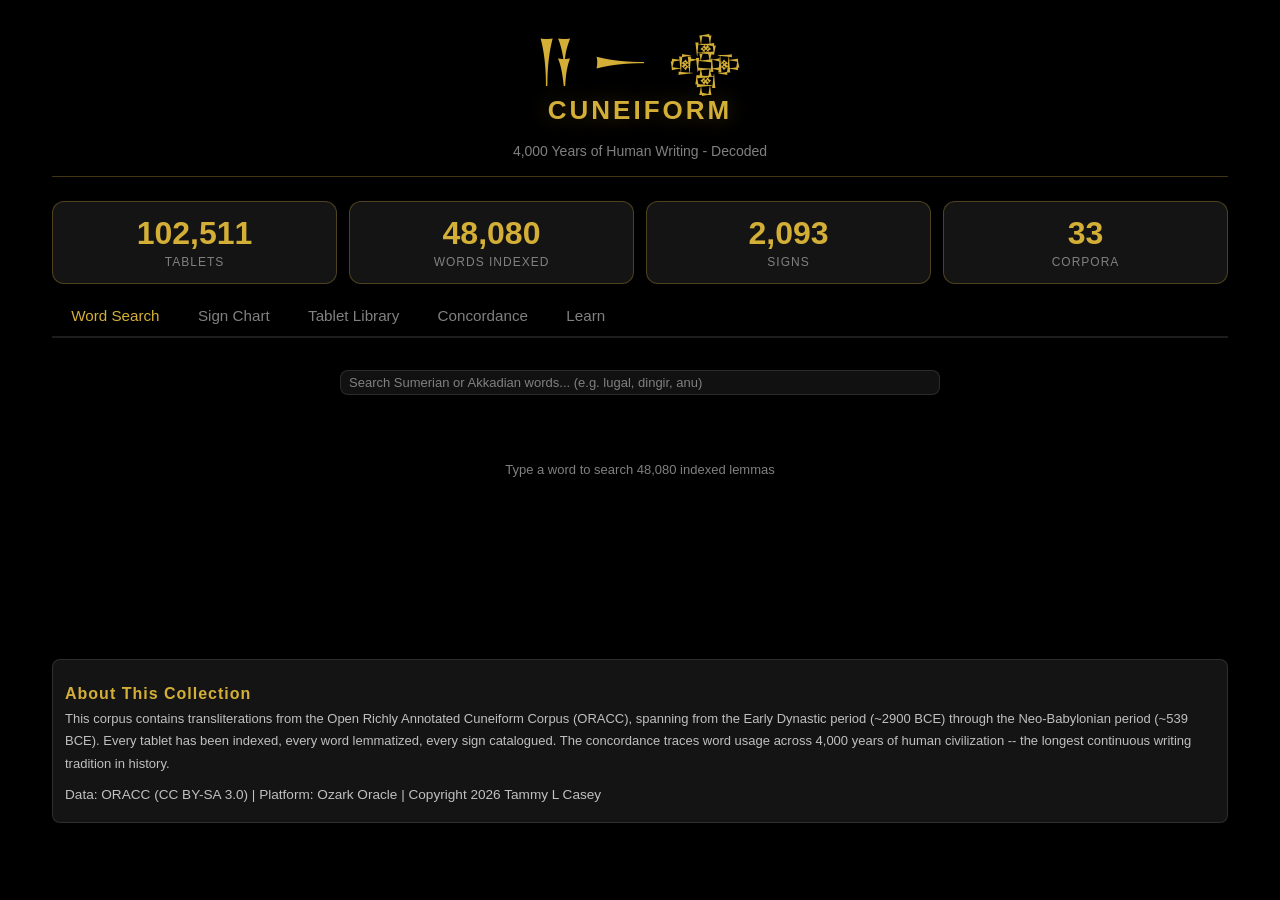
==== commit 19a27b06: "Convert to 100% static data - Bible pattern All data pre-built as static JSON. Zero API calls to enc" ====
--- a/index.html
+++ b/index.html
@@ -112,36 +112,36 @@
         <h2 class="text-gold">Learn Cuneiform</h2>
         <p class="text-silver">Start your journey into the world's oldest writing system</p>
         <div class="feature-grid">
-            <a class="feature-card" href="https://enchantedozarks.com/cuneiform-ocr/learn/" target="_blank">
+            <div class="feature-card" onclick="showTab('signs');document.querySelector('[onclick*=signs]').classList.add('active');">
                 <div class="card-icon cuneiform-glyph">&#x12000;</div>
-                <h3>Grammar Lessons</h3>
-                <p>Structured lessons from basic signs to full sentences</p>
-            </a>
-            <a class="feature-card" href="https://enchantedozarks.com/cuneiform-ocr/flashcards/" target="_blank">
+                <h3>Sign Chart</h3>
+                <p>Browse all 2,093 cuneiform signs with readings and classifications</p>
+            </div>
+            <div class="feature-card" onclick="showTab('search');document.querySelector('[onclick*=search]').classList.add('active');">
                 <div class="card-icon">A-Z</div>
-                <h3>Flashcards</h3>
-                <p>Practice sign recognition with spaced repetition</p>
-            </a>
-            <a class="feature-card" href="https://enchantedozarks.com/cuneiform-ocr/pronunciation/" target="_blank">
+                <h3>Word Search</h3>
+                <p>Search 48,080 lemmas across the entire corpus</p>
+            </div>
+            <div class="feature-card" onclick="showTab('concordance');document.querySelector('[onclick*=concordance]').classList.add('active');">
+                <div class="card-icon">[+]</div>
+                <h3>Concordance</h3>
+                <p>Trace any word across 4,000 years of texts with period distribution</p>
+            </div>
+            <div class="feature-card" onclick="showTab('library');document.querySelector('[onclick*=library]').classList.add('active');">
+                <div class="card-icon">[=]</div>
+                <h3>Tablet Library</h3>
+                <p>Browse 102,511 tablets by period, genre, and keyword</p>
+            </div>
+            <div class="feature-card">
                 <div class="card-icon">[~]</div>
-                <h3>Pronunciation Guide</h3>
-                <p>Learn how Sumerian and Akkadian sounded</p>
-            </a>
-            <a class="feature-card" href="https://enchantedozarks.com/cuneiform-ocr/sentence-builder/" target="_blank">
-                <div class="card-icon">[+]</div>
-                <h3>Sentence Builder</h3>
-                <p>Construct your own cuneiform sentences</p>
-            </a>
-            <a class="feature-card" href="https://enchantedozarks.com/cuneiform-ocr/name/" target="_blank">
+                <h3>Sumerian Grammar</h3>
+                <p>Agglutinative language: noun + case suffix. SOV word order. Ergative alignment.</p>
+            </div>
+            <div class="feature-card">
                 <div class="card-icon">[*]</div>
-                <h3>Name Converter</h3>
-                <p>Write your name in cuneiform script</p>
-            </a>
-            <a class="feature-card" href="https://enchantedozarks.com/cuneiform-ocr/grammar-cheatsheet/" target="_blank">
-                <div class="card-icon">[=]</div>
-                <h3>Grammar Cheatsheet</h3>
-                <p>Quick reference for Sumerian grammar rules</p>
-            </a>
+                <h3>Writing System</h3>
+                <p>Logographic + syllabic. Reed stylus on wet clay. 2,093 signs encode Sumerian and Akkadian.</p>
+            </div>
         </div>
     </div>
 
@@ -153,42 +153,68 @@
 </main>
 
 <script>
-const API = 'https://enchantedozarks.com';
+/* =====================================================================
+   CUNEIFORM PORTAL - 100% Static Data (Bible Pattern)
+   All data pre-built as JSON. Zero API calls. Zero cross-origin requests.
+   ===================================================================== */
+
+// Data caches (loaded lazily per tab)
+let concData = null;    // 48,080 concordance entries
+let signData = [];      // 2,093 signs
+let tabletData = null;  // 102,511 tablets
+let filterData = null;  // period/genre options
+let statsData = null;   // corpus statistics
+
 let searchTimeout = null;
 let libTimeout = null;
-let signData = [];
 let signPage = 1;
+let libPage = 1;
 const SIGNS_PER_PAGE = 60;
-
-// Tab switching
+const TABLETS_PER_PAGE = 25;
+
+function esc(s) {
+    if (!s) return '';
+    return String(s).replace(/&/g,'&amp;').replace(/</g,'&lt;').replace(/>/g,'&gt;').replace(/"/g,'&quot;');
+}
+
+// ---- Tab switching ----
 function showTab(tabId) {
     document.querySelectorAll('.tab-content').forEach(t => t.classList.remove('active'));
     document.querySelectorAll('.tab-btn').forEach(b => b.classList.remove('active'));
     document.getElementById('tab-' + tabId).classList.add('active');
     event.target.classList.add('active');
 
-    // Load data on first visit
     if (tabId === 'signs' && signData.length === 0) loadSigns();
-    if (tabId === 'library' && document.getElementById('library-results').querySelector('.loading')) {
-        loadFilterOptions();
-        loadTablets();
-    }
-}
-
-// Debounced search
+    if (tabId === 'library' && !tabletData) loadLibrary();
+    if (tabId === 'concordance' && !concData) loadConcordanceData();
+}
+
+// ---- Stats (loaded on page init) ----
+async function loadStats() {
+    try {
+        const resp = await fetch('data/stats.json');
+        statsData = await resp.json();
+        if (statsData.total_tablets) document.getElementById('stat-tablets').textContent = statsData.total_tablets.toLocaleString();
+        if (statsData.total_lemmas) document.getElementById('stat-words').textContent = statsData.total_lemmas.toLocaleString();
+        if (statsData.total_signs) document.getElementById('stat-signs').textContent = statsData.total_signs.toLocaleString();
+    } catch(e) { /* use hardcoded defaults in HTML */ }
+}
+
+// ---- Concordance data (shared by Word Search + Concordance tabs) ----
+async function ensureConcData() {
+    if (concData) return;
+    const resp = await fetch('data/concordance.json');
+    concData = await resp.json();
+}
+
+// ---- Word Search tab ----
 function debounceSearch() {
     clearTimeout(searchTimeout);
     searchTimeout = setTimeout(searchWords, 300);
 }
 
-function debounceLibrary() {
-    clearTimeout(libTimeout);
-    libTimeout = setTimeout(loadTablets, 400);
-}
-
-// Word search via concordance
 async function searchWords() {
-    const q = document.getElementById('word-search').value.trim();
+    const q = document.getElementById('word-search').value.trim().toLowerCase();
     const area = document.getElementById('search-results');
     if (q.length < 2) {
         area.innerHTML = '<p class="loading">Type at least 2 characters to search</p>';
@@ -196,52 +222,44 @@
     }
     area.innerHTML = '<p class="loading">Searching...</p>';
     try {
-        const resp = await fetch(API + '/cuneiform-ocr/api/concordance/search', {
-            method: 'POST',
-            headers: {'Content-Type': 'application/json'},
-            body: JSON.stringify({q: q, limit: 30})
-        });
-        const data = await resp.json();
-        if (!data.results || data.results.length === 0) {
-            area.innerHTML = '<p class="loading">No results for "' + q + '"</p>';
+        await ensureConcData();
+        const results = concData.filter(r =>
+            (r.lemma && r.lemma.toLowerCase().includes(q)) ||
+            (r.gloss && r.gloss.toLowerCase().includes(q))
+        ).slice(0, 30);
+
+        if (results.length === 0) {
+            area.innerHTML = '<p class="loading">No results for "' + esc(q) + '"</p>';
             return;
         }
         let html = '';
-        data.results.forEach(r => {
+        results.forEach(r => {
             html += '<div class="result-item" onclick="showWordDetail(\'' + encodeURIComponent(r.lemma) + '\')">';
             html += '<span class="result-word">' + esc(r.lemma) + '</span>';
             html += '<span class="result-gloss"> - ' + esc(r.gloss || '') + '</span>';
-            if (r.unicode_glyph) html += ' <span class="cuneiform-glyph" style="font-size:1.3rem;">' + r.unicode_glyph + '</span>';
             html += '<div class="result-meta">' + (r.occurrence_count || 0).toLocaleString() + ' occurrences in ' + (r.tablet_count || 0).toLocaleString() + ' tablets</div>';
             html += '</div>';
         });
         area.innerHTML = html;
     } catch(e) {
-        area.innerHTML = '<p class="error-msg">API unavailable. Try again later.</p>';
-    }
-}
-
-// Word detail view
+        area.innerHTML = '<p class="error-msg">Could not load concordance data.</p>';
+    }
+}
+
+// Word detail view (client-side lookup)
 async function showWordDetail(lemmaEncoded) {
     const lemma = decodeURIComponent(lemmaEncoded);
     const area = document.getElementById('search-results');
     area.innerHTML = '<p class="loading">Loading word detail...</p>';
     try {
-        const resp = await fetch(API + '/cuneiform-ocr/concordance/' + encodeURIComponent(lemma));
-        // This returns HTML from the Flask app, so we use the API instead
-        const apiResp = await fetch(API + '/cuneiform-ocr/api/concordance/search', {
-            method: 'POST',
-            headers: {'Content-Type': 'application/json'},
-            body: JSON.stringify({q: lemma, limit: 1})
-        });
-        const data = await apiResp.json();
-        if (!data.results || data.results.length === 0) {
+        await ensureConcData();
+        const w = concData.find(r => r.lemma === lemma);
+        if (!w) {
             area.innerHTML = '<p class="error-msg">Word not found</p>';
             return;
         }
-        const w = data.results[0];
-        let periods = {};
-        try { periods = JSON.parse(w.periods || '{}'); } catch(e) {}
+        let periods = w.period_json || {};
+        if (typeof periods === 'string') try { periods = JSON.parse(periods); } catch(e) { periods = {}; }
 
         let maxCount = Math.max(...Object.values(periods), 1);
         let barsHtml = '';
@@ -252,19 +270,36 @@
             barsHtml += '<span class="period-count">' + count.toLocaleString() + '</span></div>';
         });
 
+        let genres = w.genre_json || {};
+        if (typeof genres === 'string') try { genres = JSON.parse(genres); } catch(e) { genres = {}; }
+        let genreHtml = '';
+        let maxGenre = Math.max(...Object.values(genres), 1);
+        Object.entries(genres).sort((a,b) => b[1] - a[1]).slice(0, 8).forEach(([g, c]) => {
+            let pct = Math.round((c / maxGenre) * 100);
+            genreHtml += '<div class="period-bar"><span class="period-label">' + esc(g) + '</span>';
+            genreHtml += '<div class="period-fill" style="width:' + pct + '%;background:var(--silver,#C0C0C0);"></div>';
+            genreHtml += '<span class="period-count">' + c.toLocaleString() + '</span></div>';
+        });
+
         let html = '<div class="word-detail">';
         html += '<div style="display:flex;align-items:center;gap:1rem;">';
-        if (w.unicode_glyph) html += '<span class="cuneiform-glyph-lg">' + w.unicode_glyph + '</span>';
-        html += '<div><h2>' + esc(w.lemma) + '</h2><div class="gloss">' + esc(w.gloss || 'unknown') + '</div></div></div>';
+        html += '<div><h2>' + esc(w.lemma) + '</h2>';
+        html += '<div class="gloss">' + esc(w.gloss || 'unknown') + '</div>';
+        if (w.pos) html += '<div class="result-meta">' + esc(w.pos) + (w.semantic_category ? ' | ' + esc(w.semantic_category) : '') + '</div>';
+        html += '</div></div>';
         html += '<div class="stats-grid" style="margin:1rem 0;">';
         html += '<div class="stat-box"><div class="stat-value text-gold">' + (w.occurrence_count || 0).toLocaleString() + '</div><div class="stat-label">Occurrences</div></div>';
         html += '<div class="stat-box"><div class="stat-value text-gold">' + (w.tablet_count || 0).toLocaleString() + '</div><div class="stat-label">Tablets</div></div>';
+        if (w.period_first_seen) html += '<div class="stat-box"><div class="stat-value text-gold" style="font-size:0.9rem;">' + esc(w.period_first_seen) + '</div><div class="stat-label">First Attested</div></div>';
         html += '</div>';
         if (barsHtml) {
             html += '<h3 class="text-gold" style="margin:1rem 0 0.5rem;">Period Distribution</h3>';
             html += barsHtml;
         }
-        html += '<p style="margin-top:1rem;"><a href="' + API + '/cuneiform-ocr/concordance/' + encodeURIComponent(w.lemma) + '" target="_blank" style="color:var(--gold);">View full concordance on Enchanted Ozarks &gt;</a></p>';
+        if (genreHtml) {
+            html += '<h3 class="text-gold" style="margin:1rem 0 0.5rem;">Genre Distribution</h3>';
+            html += genreHtml;
+        }
         html += '</div>';
         html += '<button class="page-btn" onclick="document.getElementById(\'word-search\').dispatchEvent(new Event(\'input\'))" style="margin-top:0.5rem;">&lt; Back to results</button>';
         area.innerHTML = html;
@@ -273,17 +308,16 @@
     }
 }
 
-// Sign chart
+// ---- Sign Chart tab ----
 async function loadSigns() {
     const grid = document.getElementById('sign-grid');
     grid.innerHTML = '<p class="loading">Loading 2,093 signs...</p>';
     try {
-        const resp = await fetch(API + '/cuneiform-ocr/api/sign-chart-data');
-        const data = await resp.json();
-        signData = data.signs || data || [];
+        const resp = await fetch('data/signs.json');
+        signData = await resp.json();
         renderSigns();
     } catch(e) {
-        grid.innerHTML = '<p class="error-msg">Could not load signs. API may be unavailable.</p>';
+        grid.innerHTML = '<p class="error-msg">Could not load signs data.</p>';
     }
 }
 
@@ -291,7 +325,11 @@
     const grid = document.getElementById('sign-grid');
     const filter = (document.getElementById('sign-search').value || '').toLowerCase();
     let filtered = signData;
-    if (filter) filtered = signData.filter(s => (s.name || s.sign_name || '').toLowerCase().includes(filter));
+    if (filter) filtered = signData.filter(s =>
+        (s.sign_name || '').toLowerCase().includes(filter) ||
+        (s.primary_reading || '').toLowerCase().includes(filter) ||
+        (s.all_readings || '').toLowerCase().includes(filter)
+    );
 
     const start = (signPage - 1) * SIGNS_PER_PAGE;
     const page = filtered.slice(start, start + SIGNS_PER_PAGE);
@@ -299,20 +337,21 @@
 
     let html = '';
     page.forEach(s => {
-        let glyph = s.unicode || s.unicode_value || '';
-        let name = s.name || s.sign_name || '?';
-        html += '<div class="sign-card" title="' + esc(name) + '">';
-        html += '<div class="cuneiform-glyph">' + glyph + '</div>';
-        html += '<div class="sign-name">' + esc(name) + '</div>';
+        let name = s.sign_name || '?';
+        let reading = s.primary_reading || '';
+        let type = s.sign_type || '';
+        html += '<div class="sign-card" title="' + esc(name) + ' [' + esc(reading) + ']">';
+        html += '<div class="sign-name" style="font-size:1.1rem;font-weight:bold;">' + esc(name) + '</div>';
+        html += '<div class="sign-name" style="font-size:0.85rem;color:var(--gold,#D4AF37);">' + esc(reading) + '</div>';
+        if (type && type !== 'atomic') html += '<div class="sign-name" style="font-size:0.7rem;opacity:0.6;">' + esc(type) + '</div>';
         html += '</div>';
     });
     grid.innerHTML = html || '<p class="loading">No signs match filter</p>';
 
-    // Pagination
     let pHtml = '';
     if (totalPages > 1) {
         if (signPage > 1) pHtml += '<button class="page-btn" onclick="signPage--;renderSigns();">&lt;</button>';
-        pHtml += '<span class="page-btn active">' + signPage + ' / ' + totalPages + '</span>';
+        pHtml += '<span class="page-btn active">' + signPage + ' / ' + totalPages + ' (' + filtered.length.toLocaleString() + ' signs)</span>';
         if (signPage < totalPages) pHtml += '<button class="page-btn" onclick="signPage++;renderSigns();">&gt;</button>';
     }
     document.getElementById('sign-pagination').innerHTML = pHtml;
@@ -320,100 +359,158 @@
 
 function filterSigns() { signPage = 1; renderSigns(); }
 
-// Tablet library
-async function loadFilterOptions() {
-    try {
-        const resp = await fetch(API + '/cuneiform-ocr/api/filter-options');
-        const data = await resp.json();
+// ---- Tablet Library tab ----
+async function loadLibrary() {
+    const area = document.getElementById('library-results');
+    area.innerHTML = '<p class="loading">Loading 102,511 tablets...</p>';
+    try {
+        const [tabResp, filtResp] = await Promise.all([
+            fetch('data/tablets.json'),
+            fetch('data/filters.json')
+        ]);
+        tabletData = await tabResp.json();
+        filterData = await filtResp.json();
+
+        // Populate filter dropdowns
         const periodSel = document.getElementById('lib-period');
         const genreSel = document.getElementById('lib-genre');
-        (data.periods || []).forEach(p => {
+        (filterData.periods || []).forEach(p => {
             periodSel.innerHTML += '<option value="' + esc(p) + '">' + esc(p) + '</option>';
         });
-        (data.genres || []).forEach(g => {
+        (filterData.genres || []).forEach(g => {
             genreSel.innerHTML += '<option value="' + esc(g) + '">' + esc(g) + '</option>';
         });
-    } catch(e) { /* silently fail */ }
-}
-
-let libPage = 1;
-async function loadTablets(page) {
+
+        renderTablets();
+    } catch(e) {
+        area.innerHTML = '<p class="error-msg">Could not load tablet data.</p>';
+    }
+}
+
+function debounceLibrary() {
+    clearTimeout(libTimeout);
+    libTimeout = setTimeout(function() { libPage = 1; renderTablets(); }, 400);
+}
+
+function loadTablets(page) {
     if (page) libPage = page; else libPage = 1;
+    renderTablets();
+}
+
+function renderTablets() {
+    if (!tabletData) return;
     const area = document.getElementById('library-results');
     const period = document.getElementById('lib-period').value;
     const genre = document.getElementById('lib-genre').value;
-    const q = document.getElementById('lib-search').value.trim();
-    area.innerHTML = '<p class="loading">Loading tablets...</p>';
-    try {
-        let url = API + '/cuneiform-ocr/api/tablets?page=' + libPage + '&per_page=25';
-        if (period) url += '&period=' + encodeURIComponent(period);
-        if (genre) url += '&genre=' + encodeURIComponent(genre);
-        if (q) url += '&q=' + encodeURIComponent(q);
-        const resp = await fetch(url);
-        const data = await resp.json();
-        const tablets = data.tablets || data.results || [];
-        const total = data.total || 0;
-        if (tablets.length === 0) {
-            area.innerHTML = '<p class="loading">No tablets found</p>';
-            document.getElementById('lib-pagination').innerHTML = '';
-            return;
-        }
-        let html = '<div class="tablet-row tablet-header"><span>Title</span><span>Period</span><span>Genre</span><span>Lines</span></div>';
-        tablets.forEach(t => {
-            html += '<div class="tablet-row" onclick="window.open(\'' + API + '/cuneiform-ocr/library/' + esc(t.textid) + '\',\'_blank\')">';
-            html += '<span class="tablet-title">' + esc(t.title || t.textid) + '</span>';
-            html += '<span class="tablet-meta">' + esc(t.period || '-') + '</span>';
-            html += '<span class="tablet-meta">' + esc(t.genre || '-') + '</span>';
-            html += '<span class="tablet-meta">' + (t.total_lines || 0) + '</span>';
-            html += '</div>';
-        });
-        area.innerHTML = html;
-
-        // Pagination
-        const totalPages = Math.ceil(total / 25);
-        let pHtml = '';
-        if (totalPages > 1) {
-            if (libPage > 1) pHtml += '<button class="page-btn" onclick="loadTablets(' + (libPage-1) + ')">&lt;</button>';
-            pHtml += '<span class="page-btn active">' + libPage + ' / ' + totalPages + ' (' + total.toLocaleString() + ' total)</span>';
-            if (libPage < totalPages) pHtml += '<button class="page-btn" onclick="loadTablets(' + (libPage+1) + ')">&gt;</button>';
-        }
-        document.getElementById('lib-pagination').innerHTML = pHtml;
+    const q = (document.getElementById('lib-search').value || '').trim().toLowerCase();
+
+    let filtered = tabletData;
+    if (period) filtered = filtered.filter(t => t.period === period);
+    if (genre) filtered = filtered.filter(t => t.genre === genre);
+    if (q) filtered = filtered.filter(t =>
+        (t.title && t.title.toLowerCase().includes(q)) ||
+        (t.textid && t.textid.toLowerCase().includes(q)) ||
+        (t.corpus && t.corpus.toLowerCase().includes(q))
+    );
+
+    const total = filtered.length;
+    const totalPages = Math.ceil(total / TABLETS_PER_PAGE);
+    if (libPage > totalPages && totalPages > 0) libPage = totalPages;
+    const start = (libPage - 1) * TABLETS_PER_PAGE;
+    const page = filtered.slice(start, start + TABLETS_PER_PAGE);
+
+    if (page.length === 0) {
+        area.innerHTML = '<p class="loading">No tablets found</p>';
+        document.getElementById('lib-pagination').innerHTML = '';
+        return;
+    }
+
+    let html = '<div class="tablet-row tablet-header"><span>Title</span><span>Period</span><span>Genre</span><span>Lines</span></div>';
+    page.forEach(t => {
+        html += '<div class="tablet-row" onclick="viewTablet(\'' + esc(t.textid) + '\')">';
+        html += '<span class="tablet-title">' + esc(t.title || t.textid) + '</span>';
+        html += '<span class="tablet-meta">' + esc(t.period || '-') + '</span>';
+        html += '<span class="tablet-meta">' + esc(t.genre || '-') + '</span>';
+        html += '<span class="tablet-meta">' + (t.total_lines || 0) + '</span>';
+        html += '</div>';
+    });
+    area.innerHTML = html;
+
+    let pHtml = '';
+    if (totalPages > 1) {
+        if (libPage > 1) pHtml += '<button class="page-btn" onclick="loadTablets(' + (libPage-1) + ')">&lt;</button>';
+        pHtml += '<span class="page-btn active">' + libPage + ' / ' + totalPages + ' (' + total.toLocaleString() + ' total)</span>';
+        if (libPage < totalPages) pHtml += '<button class="page-btn" onclick="loadTablets(' + (libPage+1) + ')">&gt;</button>';
+    }
+    document.getElementById('lib-pagination').innerHTML = pHtml;
+}
+
+// View individual tablet detail
+function viewTablet(textid) {
+    if (!tabletData) return;
+    const t = tabletData.find(x => x.textid === textid);
+    if (!t) return;
+    const area = document.getElementById('library-results');
+    let html = '<div class="word-detail">';
+    html += '<h2>' + esc(t.title || t.textid) + '</h2>';
+    html += '<div class="stats-grid" style="margin:1rem 0;">';
+    html += '<div class="stat-box"><div class="stat-value text-gold">' + esc(t.textid) + '</div><div class="stat-label">Text ID</div></div>';
+    html += '<div class="stat-box"><div class="stat-value text-gold">' + esc(t.corpus || '-') + '</div><div class="stat-label">Corpus</div></div>';
+    html += '<div class="stat-box"><div class="stat-value text-gold">' + esc(t.period || '-') + '</div><div class="stat-label">Period</div></div>';
+    html += '<div class="stat-box"><div class="stat-value text-gold">' + esc(t.genre || '-') + '</div><div class="stat-label">Genre</div></div>';
+    html += '</div>';
+    if (t.subgenre) html += '<p class="text-silver">Sub-genre: ' + esc(t.subgenre) + '</p>';
+    if (t.provenience) html += '<p class="text-silver">Provenience: ' + esc(t.provenience) + '</p>';
+    html += '<p class="text-silver">' + (t.total_lines || 0) + ' lines | ' + (t.total_words || 0) + ' words</p>';
+    html += '</div>';
+    html += '<button class="page-btn" onclick="renderTablets()" style="margin-top:0.5rem;">&lt; Back to library</button>';
+    area.innerHTML = html;
+}
+
+// ---- Concordance tab ----
+async function loadConcordanceData() {
+    const area = document.getElementById('conc-results');
+    area.innerHTML = '<p class="loading">Loading concordance index (48,080 words)...</p>';
+    try {
+        await ensureConcData();
+        area.innerHTML = '<p class="loading">Concordance loaded. Search for a word to see its occurrences across all tablets.</p>';
     } catch(e) {
-        area.innerHTML = '<p class="error-msg">Could not load tablets. API may be unavailable.</p>';
-    }
-}
-
-// Concordance search
+        area.innerHTML = '<p class="error-msg">Could not load concordance data.</p>';
+    }
+}
+
 async function searchConcordance() {
-    const q = document.getElementById('conc-search').value.trim();
+    const q = document.getElementById('conc-search').value.trim().toLowerCase();
     const area = document.getElementById('conc-results');
     if (!q) return;
     area.innerHTML = '<p class="loading">Searching concordance...</p>';
     try {
-        const resp = await fetch(API + '/cuneiform-ocr/api/concordance/search', {
-            method: 'POST',
-            headers: {'Content-Type': 'application/json'},
-            body: JSON.stringify({q: q, limit: 10})
-        });
-        const data = await resp.json();
-        if (!data.results || data.results.length === 0) {
+        await ensureConcData();
+        const results = concData.filter(r =>
+            (r.lemma && r.lemma.toLowerCase().includes(q)) ||
+            (r.gloss && r.gloss.toLowerCase().includes(q))
+        ).slice(0, 10);
+
+        if (results.length === 0) {
             area.innerHTML = '<p class="loading">No concordance results for "' + esc(q) + '"</p>';
             return;
         }
         let html = '';
-        data.results.forEach(r => {
-            let periods = {};
-            try { periods = JSON.parse(r.periods || '{}'); } catch(e) {}
+        results.forEach(r => {
+            let periods = r.period_json || {};
+            if (typeof periods === 'string') try { periods = JSON.parse(periods); } catch(e) { periods = {}; }
             let maxCount = Math.max(...Object.values(periods), 1);
 
             html += '<div class="word-detail" style="margin-bottom:1.5rem;">';
             html += '<div style="display:flex;align-items:center;gap:1rem;">';
-            if (r.unicode_glyph) html += '<span class="cuneiform-glyph-lg">' + r.unicode_glyph + '</span>';
             html += '<div><h2 style="margin:0;">' + esc(r.lemma) + '</h2>';
-            html += '<div class="gloss">' + esc(r.gloss || '') + '</div></div></div>';
+            html += '<div class="gloss">' + esc(r.gloss || '') + '</div>';
+            if (r.pos) html += '<div class="result-meta">' + esc(r.pos) + '</div>';
+            html += '</div></div>';
             html += '<div class="stats-grid" style="margin:1rem 0;">';
             html += '<div class="stat-box"><div class="stat-value text-gold">' + (r.occurrence_count||0).toLocaleString() + '</div><div class="stat-label">Occurrences</div></div>';
             html += '<div class="stat-box"><div class="stat-value text-gold">' + (r.tablet_count||0).toLocaleString() + '</div><div class="stat-label">Tablets</div></div>';
+            if (r.period_first_seen) html += '<div class="stat-box"><div class="stat-value text-gold" style="font-size:0.85rem;">' + esc(r.period_first_seen) + '</div><div class="stat-label">First Attested</div></div>';
             html += '</div>';
 
             Object.entries(periods).sort((a,b) => b[1]-a[1]).slice(0,8).forEach(([p,c]) => {
@@ -422,30 +519,15 @@
                 html += '<div class="period-fill" style="width:' + pct + '%;"></div>';
                 html += '<span class="period-count">' + c.toLocaleString() + '</span></div>';
             });
-            html += '<p><a href="' + API + '/cuneiform-ocr/concordance/' + encodeURIComponent(r.lemma) + '" target="_blank" style="color:var(--gold);">Full concordance &gt;</a></p>';
             html += '</div>';
         });
         area.innerHTML = html;
     } catch(e) {
-        area.innerHTML = '<p class="error-msg">Concordance search failed. API may be unavailable.</p>';
-    }
-}
-
-// Load stats on page load
-async function loadStats() {
-    try {
-        const resp = await fetch(API + '/cuneiform-ocr/api/corpus-stats');
-        const data = await resp.json();
-        if (data.total_tablets) document.getElementById('stat-tablets').textContent = data.total_tablets.toLocaleString();
-        if (data.total_words) document.getElementById('stat-words').textContent = data.total_words.toLocaleString();
-    } catch(e) { /* use defaults */ }
-}
-
-function esc(s) {
-    if (!s) return '';
-    return String(s).replace(/&/g,'&amp;').replace(/</g,'&lt;').replace(/>/g,'&gt;').replace(/"/g,'&quot;');
-}
-
+        area.innerHTML = '<p class="error-msg">Concordance search failed.</p>';
+    }
+}
+
+// ---- Initialize ----
 loadStats();
 </script>
 </body>
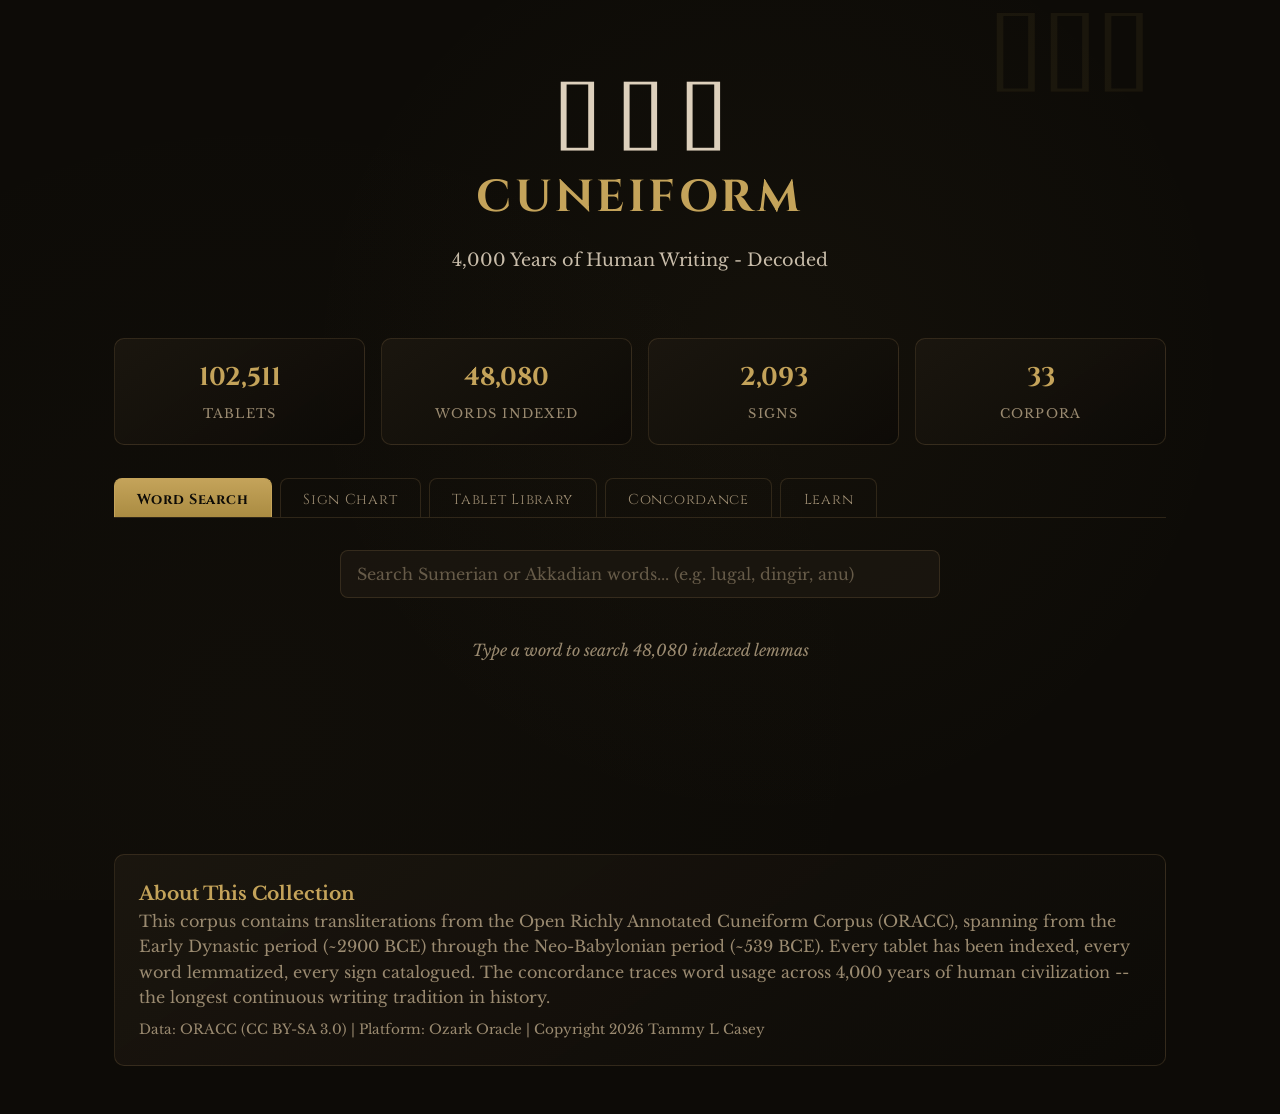
==== commit 4fa3184a: "Add culturally-themed CSS for cuneiform portal" ====
--- a/index.html
+++ b/index.html
@@ -8,12 +8,11 @@
     <meta name="motto" content="Known by our fruits - not our roots">
     <title>CUNEIFORM - Ancient Writing Decoded | Ozark Oracle</title>
     <meta name="description" content="Explore 4,000 years of cuneiform writing. 93,421 tablets, 48,080 words, 2,093 signs. OCR analysis, concordance, word study, sign charts, and learning tools.">
-    <link rel="stylesheet" href="quantum-theme.css">
-    <link rel="stylesheet" href="nav.css">
-    <link rel="stylesheet" href="mobile.css">
+
     <link rel="preconnect" href="https://fonts.googleapis.com">
     <link href="https://fonts.googleapis.com/css2?family=Noto+Sans+Cuneiform&display=swap" rel="stylesheet">
     <link rel="stylesheet" href="stylesheet-cuneiform.css">
+    <link rel="stylesheet" href="style.css">
 </head>
 <body>
 <script src="load_nav.js"></script>
--- a/style.css
+++ b/style.css
@@ -0,0 +1,546 @@
+/* Cuneiform Portal - Cultural Theme
+   Copyright 2026 Tammy L Casey. All rights reserved.
+   "Known by our fruits - not our roots"
+*/
+@import url('https://fonts.googleapis.com/css2?family=Cinzel:wght@400;600;700&family=Libre+Baskerville:wght@400;700&display=swap');
+
+:root {
+    --bg-primary: #0D0B07;
+    --bg-secondary: #1C1710;
+    --bg-card: rgba(28, 23, 16, 0.85);
+    --bg-card-hover: rgba(28, 23, 16, 0.95);
+    --color-accent: #C4A35A;
+    --color-accent-glow: rgba(196, 163, 90, 0.3);
+    --color-secondary: #8B6F47;
+    --color-text: #DDD0BC;
+    --color-text-dim: #9A8A70;
+    --color-border: rgba(139, 111, 71, 0.25);
+    --color-border-accent: rgba(196, 163, 90, 0.4);
+    --font-heading: 'Cinzel', serif;
+    --font-body: 'Libre Baskerville', Georgia, serif;
+}
+
+/* === RESET & BASE === */
+*, *::before, *::after { box-sizing: border-box; margin: 0; padding: 0; }
+html { font-size: 16px; scroll-behavior: smooth; -webkit-text-size-adjust: 100%; }
+
+body {
+    font-family: var(--font-body);
+    background: var(--bg-primary);
+    color: var(--color-text);
+    line-height: 1.6;
+    min-height: 100vh;
+    background-image: radial-gradient(circle at 60% 40%, rgba(196,163,90,0.04) 0%, transparent 50%),
+                      radial-gradient(circle at 20% 80%, rgba(139,111,71,0.03) 0%, transparent 50%);
+    background-attachment: fixed;
+}
+
+a { color: var(--color-accent); text-decoration: none; }
+a:hover { text-decoration: underline; }
+
+/* === LAYOUT === */
+.page-container {
+    max-width: 1100px;
+    margin: 0 auto;
+    padding: 2rem 1.5rem 3rem;
+}
+
+/* === HEADER === */
+.page-header {
+    text-align: center;
+    padding: 2.5rem 1rem 2rem;
+    margin-bottom: 2rem;
+    position: relative;
+}
+
+.page-header h1 {
+    font-family: var(--font-heading);
+    font-size: 2.8rem;
+    font-weight: 700;
+    letter-spacing: 0.08em;
+    margin-bottom: 0.8rem;
+}
+
+.text-gold { color: var(--color-accent); }
+.text-silver { color: var(--color-text-dim); }
+
+.page-header p {
+    font-size: 1.1rem;
+    color: var(--color-text);
+    max-width: 700px;
+    margin: 0 auto;
+    opacity: 0.9;
+}
+
+.script-info {
+    color: var(--color-text-dim);
+    font-size: 0.85rem;
+    margin-top: 0.8rem;
+    letter-spacing: 0.05em;
+}
+
+
+.page-header::before {
+    content: "\12000\12038\1202D"; /* Cuneiform signs */
+    position: absolute; top: -30px; right: 15px;
+    font-size: 4rem; color: rgba(196,163,90,0.07);
+    pointer-events: none;
+}
+.alpha-card { border-radius: 2px; border: 1px solid var(--color-border); }
+
+/* === STATS BAR === */
+.stats-grid {
+    display: grid;
+    grid-template-columns: repeat(4, 1fr);
+    gap: 1rem;
+    margin-bottom: 2rem;
+}
+
+.stat-box {
+    background: linear-gradient(145deg, rgba(28,23,16,0.9) 0%, rgba(13,11,7,0.95) 100%);
+    border: 1px solid var(--color-border);
+    border-radius: 10px;
+    padding: 1.2rem 0.8rem;
+    text-align: center;
+    transition: border-color 0.3s, transform 0.2s;
+}
+
+.stat-box:hover {
+    border-color: var(--color-border-accent);
+    transform: translateY(-2px);
+}
+
+.stat-value {
+    font-family: var(--font-heading);
+    font-size: 1.6rem;
+    font-weight: 700;
+    color: var(--color-accent);
+}
+
+.stat-label {
+    font-size: 0.8rem;
+    color: var(--color-text-dim);
+    text-transform: uppercase;
+    letter-spacing: 0.1em;
+    margin-top: 0.3rem;
+}
+
+/* === TABS === */
+.tab-bar {
+    display: flex;
+    gap: 0.5rem;
+    margin-bottom: 2rem;
+    border-bottom: 1px solid var(--color-border);
+    padding-bottom: 0;
+    flex-wrap: wrap;
+}
+
+.tab-btn {
+    font-family: var(--font-heading);
+    font-size: 0.9rem;
+    padding: 0.7rem 1.4rem;
+    border: 1px solid var(--color-border);
+    border-bottom: none;
+    border-radius: 8px 8px 0 0;
+    background: transparent;
+    color: var(--color-text-dim);
+    cursor: pointer;
+    transition: all 0.25s;
+    letter-spacing: 0.05em;
+    position: relative;
+    bottom: -1px;
+}
+
+.tab-btn:hover {
+    color: var(--color-accent);
+    border-color: var(--color-border-accent);
+    background: var(--bg-card);
+}
+
+.tab-btn.active {
+    background: linear-gradient(180deg, #C4A35A 0%, #A88A40 100%);
+    color: #0D0B07;
+    border-color: var(--color-accent);
+    font-weight: 700;
+}
+
+.tab-content { display: none; }
+.tab-content.active { display: block; animation: fadeIn 0.3s ease; }
+
+@keyframes fadeIn { from { opacity: 0; transform: translateY(8px); } to { opacity: 1; transform: translateY(0); } }
+
+/* === SECTION HEADINGS === */
+.tab-content h2 {
+    font-family: var(--font-heading);
+    font-size: 1.6rem;
+    color: var(--color-accent);
+    margin-bottom: 1.2rem;
+    letter-spacing: 0.04em;
+}
+
+.tab-content h3 {
+    font-family: var(--font-heading);
+    font-size: 1.2rem;
+    color: var(--color-accent);
+    margin-bottom: 0.8rem;
+}
+
+/* === ALPHABET GRID === */
+.alpha-grid {
+    display: grid;
+    grid-template-columns: repeat(auto-fill, minmax(120px, 1fr));
+    gap: 0.8rem;
+    margin: 1rem 0;
+}
+
+.alpha-card {
+    background: linear-gradient(145deg, rgba(28,23,16,0.9) 0%, rgba(13,11,7,0.95) 100%);
+    border: 1px solid var(--color-border);
+    border-radius: 8px;
+    padding: 1.2rem 0.8rem;
+    text-align: center;
+    transition: all 0.25s;
+    cursor: default;
+}
+
+.alpha-card:hover {
+    border-color: var(--color-accent);
+    background: var(--bg-card-hover);
+    transform: translateY(-3px);
+    box-shadow: 0 8px 25px rgba(196, 163, 90, 0.3);
+}
+
+.alpha-letter {
+    font-size: 2.5rem;
+    color: var(--color-accent);
+    line-height: 1.2;
+    font-family: var(--font-heading);
+    text-shadow: 0 0 20px rgba(196, 163, 90, 0.3);
+}
+
+.alpha-name {
+    color: var(--color-text);
+    font-size: 0.85rem;
+    margin-top: 0.4rem;
+    font-weight: 600;
+}
+
+.alpha-translit {
+    color: var(--color-text-dim);
+    font-size: 0.78rem;
+    font-style: italic;
+}
+
+.alpha-value {
+    color: var(--color-accent);
+    font-size: 1.15rem;
+    font-weight: 700;
+    margin-top: 0.4rem;
+    font-family: 'Courier New', monospace;
+    background: rgba(139, 111, 71, 0.15);
+    border-radius: 4px;
+    padding: 0.15rem 0.4rem;
+    display: inline-block;
+}
+
+/* === SEARCH & FORMS === */
+.search-container { margin-bottom: 1rem; }
+
+.search-box {
+    width: 100%;
+    padding: 0.8rem 1rem;
+    background: var(--bg-card);
+    border: 1px solid var(--color-border);
+    border-radius: 8px;
+    color: var(--color-text);
+    font-family: var(--font-body);
+    font-size: 1rem;
+    transition: border-color 0.25s, box-shadow 0.25s;
+}
+
+.search-box:focus {
+    outline: none;
+    border-color: var(--color-accent);
+    box-shadow: 0 0 15px rgba(196, 163, 90, 0.3);
+}
+
+.search-box::placeholder { color: var(--color-text-dim); opacity: 0.6; }
+
+select.search-box {
+    width: auto;
+    cursor: pointer;
+    padding-right: 2rem;
+    -webkit-appearance: none;
+    -moz-appearance: none;
+    appearance: none;
+    background-image: url("data:image/svg+xml,%3Csvg xmlns='http://www.w3.org/2000/svg' width='12' height='12' viewBox='0 0 12 12'%3E%3Cpath fill='%23C4A35A' d='M6 8L1 3h10z'/%3E%3C/svg%3E");
+    background-repeat: no-repeat;
+    background-position: right 0.7rem center;
+}
+
+.filter-row {
+    display: flex;
+    gap: 0.8rem;
+    margin: 0.8rem 0 1.2rem;
+    flex-wrap: wrap;
+}
+
+/* === BUTTONS === */
+.page-btn {
+    font-family: var(--font-heading);
+    font-size: 0.85rem;
+    padding: 0.5rem 1.2rem;
+    border: 1px solid var(--color-border-accent);
+    border-radius: 6px;
+    background: transparent;
+    color: var(--color-accent);
+    cursor: pointer;
+    transition: all 0.2s;
+    letter-spacing: 0.04em;
+}
+
+.page-btn:hover {
+    background: var(--color-accent);
+    color: var(--bg-primary);
+}
+
+.page-btn.active {
+    background: var(--bg-card);
+    border-color: var(--color-accent);
+    cursor: default;
+}
+
+/* === LEXICON TABLE === */
+.lex-table { width: 100%; }
+
+.lex-row {
+    display: grid;
+    grid-template-columns: 2fr 3fr 1fr 2fr 1.5fr;
+    gap: 0.5rem;
+    padding: 0.7rem 1rem;
+    border-bottom: 1px solid var(--color-border);
+    align-items: center;
+    cursor: pointer;
+    transition: background 0.2s;
+    border-radius: 4px;
+}
+
+.lex-row:hover:not(.lex-header) {
+    background: rgba(196, 163, 90, 0.3);
+}
+
+.lex-header {
+    font-weight: 700;
+    color: var(--color-accent);
+    border-bottom: 2px solid var(--color-border-accent);
+    cursor: default;
+    font-family: var(--font-heading);
+    font-size: 0.85rem;
+    letter-spacing: 0.05em;
+    text-transform: uppercase;
+}
+
+.lex-word {
+    font-size: 1.05rem;
+    color: var(--color-text);
+    font-weight: 600;
+}
+
+.lex-gloss {
+    color: var(--color-text-dim);
+    font-size: 0.9rem;
+}
+
+.lex-gematria {
+    font-family: 'Courier New', monospace;
+    font-weight: 700;
+    color: var(--color-accent);
+}
+
+.lex-factors {
+    color: var(--color-text-dim);
+    font-size: 0.8rem;
+    font-family: 'Courier New', monospace;
+}
+
+.lex-type {
+    font-size: 0.75rem;
+    color: var(--color-accent);
+    font-weight: 600;
+}
+
+.lex-divine { border-left: 3px solid var(--color-accent); }
+.lex-prime { border-right: 3px solid var(--color-secondary); }
+
+/* === WORD DETAIL === */
+.word-detail {
+    background: linear-gradient(145deg, rgba(28,23,16,0.9) 0%, rgba(13,11,7,0.95) 100%);
+    border: 1px solid var(--color-border-accent);
+    border-radius: 12px;
+    padding: 2rem;
+}
+
+.word-detail h2 {
+    font-family: var(--font-heading);
+    font-size: 2rem;
+    color: var(--color-accent);
+    margin-bottom: 0.5rem;
+}
+
+.word-detail .gloss {
+    font-size: 1.2rem;
+    color: var(--color-text);
+    margin-bottom: 1rem;
+    font-style: italic;
+}
+
+/* === NUMEROLOGY RESULTS === */
+.result-item {
+    padding: 0.4rem 0;
+    border-bottom: 1px solid var(--color-border);
+}
+
+.result-word {
+    color: var(--color-text);
+    font-weight: 600;
+}
+
+.result-gloss {
+    color: var(--color-text-dim);
+    font-size: 0.9rem;
+}
+
+/* === DISTRIBUTION CHART === */
+.period-bar {
+    display: flex;
+    align-items: center;
+    gap: 0.8rem;
+    margin-bottom: 0.5rem;
+}
+
+.period-label {
+    width: 80px;
+    text-align: right;
+    font-size: 0.85rem;
+    color: var(--color-text-dim);
+    font-family: 'Courier New', monospace;
+}
+
+.period-fill {
+    height: 24px;
+    background: linear-gradient(90deg, var(--color-accent), var(--color-secondary));
+    border-radius: 4px;
+    min-width: 2px;
+    transition: width 0.5s ease;
+}
+
+.period-count {
+    font-size: 0.85rem;
+    color: var(--color-text-dim);
+    font-family: 'Courier New', monospace;
+    min-width: 50px;
+}
+
+/* === SACRED GROUPS === */
+.sacred-group {
+    margin-bottom: 1.5rem;
+    padding: 1.2rem;
+    background: linear-gradient(145deg, rgba(28,23,16,0.9) 0%, rgba(13,11,7,0.95) 100%);
+    border: 1px solid var(--color-border);
+    border-radius: 10px;
+}
+
+.sacred-words { margin-top: 0.6rem; }
+
+.sacred-word {
+    padding: 0.35rem 0;
+    border-bottom: 1px solid var(--color-border);
+}
+
+.divine-tag {
+    display: inline-block;
+    background: rgba(196, 163, 90, 0.3);
+    color: var(--color-accent);
+    padding: 0.25rem 0.7rem;
+    border-radius: 5px;
+    font-size: 0.82rem;
+    font-weight: 700;
+    letter-spacing: 0.03em;
+}
+
+.match-list {
+    display: flex;
+    flex-wrap: wrap;
+    gap: 0.5rem;
+    margin-top: 0.6rem;
+}
+
+.match-tag {
+    background: var(--bg-card);
+    border: 1px solid var(--color-border);
+    padding: 0.3rem 0.7rem;
+    border-radius: 5px;
+    font-size: 0.82rem;
+    color: var(--color-text);
+    transition: border-color 0.2s;
+}
+
+.match-tag:hover {
+    border-color: var(--color-accent);
+}
+
+/* === PAGINATION === */
+.pagination {
+    display: flex;
+    align-items: center;
+    gap: 0.5rem;
+    margin-top: 1.2rem;
+    justify-content: center;
+}
+
+/* === PANEL / FOOTER INFO === */
+.panel {
+    background: linear-gradient(145deg, rgba(28,23,16,0.9) 0%, rgba(13,11,7,0.95) 100%);
+    border: 1px solid var(--color-border);
+    border-radius: 10px;
+    padding: 1.5rem;
+}
+
+/* === LOADING / ERROR === */
+.loading {
+    color: var(--color-text-dim);
+    font-style: italic;
+    padding: 1rem 0;
+}
+
+.error-msg {
+    color: #E74C3C;
+    padding: 1rem 0;
+}
+
+/* === RESPONSIVE === */
+@media (max-width: 768px) {
+    .page-header h1 { font-size: 2rem; }
+    .page-header p { font-size: 0.95rem; }
+    .stats-grid { grid-template-columns: repeat(2, 1fr); gap: 0.6rem; }
+    .stat-value { font-size: 1.3rem; }
+    .alpha-grid { grid-template-columns: repeat(auto-fill, minmax(90px, 1fr)); gap: 0.5rem; }
+    .alpha-letter { font-size: 2rem; }
+    .alpha-card { padding: 0.8rem 0.5rem; }
+    .lex-row { grid-template-columns: 1fr 2fr 1fr; }
+    .lex-factors, .lex-type { display: none; }
+    .filter-row { flex-direction: column; }
+    .tab-bar { gap: 0.3rem; }
+    .tab-btn { padding: 0.5rem 0.8rem; font-size: 0.8rem; }
+    .page-container { padding: 1rem; }
+    .word-detail { padding: 1.2rem; }
+    .page-header::before { display: none; }
+}
+
+@media (max-width: 480px) {
+    .page-header h1 { font-size: 1.6rem; }
+    .stats-grid { grid-template-columns: repeat(2, 1fr); gap: 0.4rem; }
+    .stat-box { padding: 0.8rem 0.4rem; }
+    .stat-value { font-size: 1.1rem; }
+    .alpha-grid { grid-template-columns: repeat(3, 1fr); }
+}
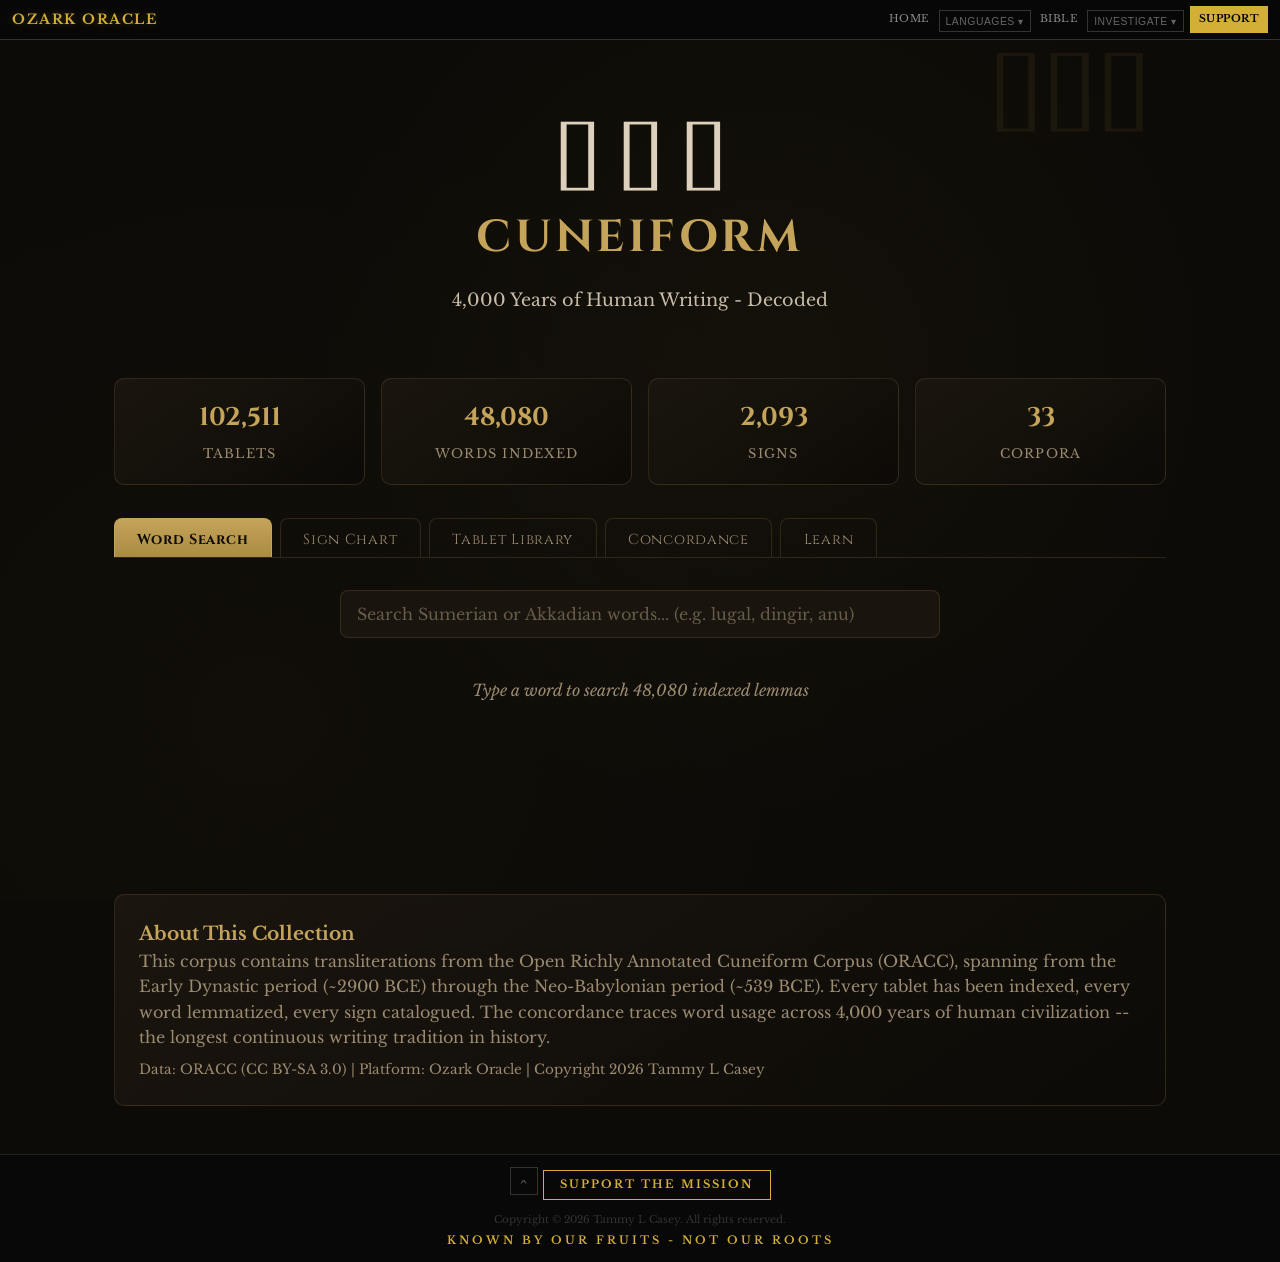
==== commit 3a6e1d8f: "Add shared nav, footer, and navigation CSS" ====
--- a/index.html
+++ b/index.html
@@ -13,6 +13,7 @@
     <link href="https://fonts.googleapis.com/css2?family=Noto+Sans+Cuneiform&display=swap" rel="stylesheet">
     <link rel="stylesheet" href="stylesheet-cuneiform.css">
     <link rel="stylesheet" href="style.css">
+    <link rel="stylesheet" href="nav.css">
 </head>
 <body>
 <script src="load_nav.js"></script>
--- a/nav.css
+++ b/nav.css
@@ -0,0 +1,465 @@
+/* ==============================================================
+   THE MORGAN - Site Navigation & Footer Styles (Language Portals)
+   Single source of truth for all nav/footer styling.
+   ============================================================== */
+
+:root {
+    --mn-accent: #d4af37;
+    --mn-accent-glow: rgba(212,175,55,0.3);
+    --mn-accent-dim: rgba(212,175,55,0.1);
+    --mn-accent-faint: rgba(212,175,55,0.05);
+    --mn-bg: rgba(8,8,8,0.97);
+    --mn-bg-solid: #080808;
+    --mn-border: #333;
+    --mn-border-dim: #222;
+    --mn-text: #888;
+    --mn-text-dim: #555;
+    --mn-text-faint: #333;
+}
+
+/* -- Nav Bar -------------------------------------------------- */
+
+#morgan-nav {
+    background: var(--mn-bg);
+    border-bottom: 1px solid var(--mn-border);
+    display: flex;
+    align-items: center;
+    justify-content: space-between;
+    padding: 0 12px;
+    height: 40px;
+    z-index: 9999;
+    box-sizing: border-box;
+    width: 100%;
+    position: sticky;
+    top: 0;
+}
+
+/* -- Brand ---------------------------------------------------- */
+
+#morgan-nav .mn-brand {
+    color: var(--mn-accent);
+    text-decoration: none;
+    font-size: 0.85em;
+    font-weight: bold;
+    letter-spacing: 1.5px;
+    white-space: nowrap;
+    text-shadow: 0 0 10px var(--mn-accent-glow);
+}
+
+#morgan-nav .mn-brand:hover { color: #fff; }
+
+#morgan-nav .mn-brand:focus-visible {
+    outline: 2px solid var(--mn-accent);
+    outline-offset: 4px;
+}
+
+/* -- Nav Links Container -------------------------------------- */
+
+#morgan-nav .mn-links {
+    display: flex;
+    align-items: center;
+    gap: 2px;
+    flex-wrap: nowrap;
+}
+
+/* -- Individual Nav Links ------------------------------------- */
+
+#morgan-nav .mn-link {
+    color: var(--mn-text);
+    text-decoration: none;
+    font-size: 0.65em;
+    padding: 4px 6px;
+    text-transform: uppercase;
+    letter-spacing: 0.5px;
+    border: 1px solid transparent;
+    transition: all 0.2s;
+    white-space: nowrap;
+}
+
+#morgan-nav .mn-link:hover {
+    color: var(--mn-accent);
+    border-color: var(--mn-accent);
+}
+
+#morgan-nav .mn-link:focus-visible {
+    color: var(--mn-accent);
+    outline: 2px solid var(--mn-accent);
+    outline-offset: 2px;
+}
+
+#morgan-nav .mn-link.active,
+#morgan-nav .mn-link[aria-current="page"] {
+    color: var(--mn-accent);
+    border-color: var(--mn-accent);
+    background: var(--mn-accent-dim);
+}
+
+/* -- Dropdown Buttons ----------------------------------------- */
+
+#morgan-nav .mn-more { position: relative; }
+
+#morgan-nav .mn-more-btn {
+    color: #666;
+    background: none;
+    border: 1px solid var(--mn-border);
+    font-size: 0.65em;
+    padding: 4px 6px;
+    cursor: pointer;
+    text-transform: uppercase;
+    letter-spacing: 0.5px;
+    transition: all 0.2s;
+}
+
+#morgan-nav .mn-more-btn:hover {
+    color: var(--mn-accent);
+    border-color: var(--mn-accent);
+}
+
+#morgan-nav .mn-more-btn:focus-visible {
+    outline: 2px solid var(--mn-accent);
+    outline-offset: 2px;
+}
+
+/* -- Dropdown Panels ------------------------------------------ */
+
+#morgan-nav .mn-dropdown {
+    display: none;
+    position: absolute;
+    right: 0;
+    top: 100%;
+    margin-top: 4px;
+    background: rgba(15,15,15,0.98);
+    border: 1px solid var(--mn-border);
+    min-width: 160px;
+    max-height: calc(100vh - 60px);
+    overflow-y: auto;
+    z-index: 10000;
+    box-shadow: 0 8px 30px rgba(0,0,0,0.6);
+}
+
+#morgan-nav .mn-dropdown.open { display: block; }
+
+#morgan-nav .mn-dropdown a {
+    display: block;
+    color: var(--mn-text);
+    text-decoration: none;
+    font-size: 0.68em;
+    padding: 6px 12px;
+    text-transform: uppercase;
+    letter-spacing: 1px;
+    border-bottom: 1px solid #1a1a1a;
+    transition: all 0.2s;
+}
+
+#morgan-nav .mn-dropdown a:last-child { border-bottom: none; }
+
+#morgan-nav .mn-dropdown a:hover {
+    color: var(--mn-accent);
+    background: var(--mn-accent-faint);
+}
+
+#morgan-nav .mn-dropdown a:focus-visible {
+    color: var(--mn-accent);
+    outline: 2px solid var(--mn-accent);
+    outline-offset: -2px;
+}
+
+#morgan-nav .mn-dropdown a.active,
+#morgan-nav .mn-dropdown a[aria-current="page"] {
+    color: var(--mn-accent);
+    background: var(--mn-accent-dim);
+}
+
+/* -- Collapsible Dropdown Sections ----------------------------- */
+
+#morgan-nav .mn-dropdown .mn-dd-label {
+    display: block;
+    color: var(--mn-text-dim);
+    font-size: 0.55em;
+    padding: 6px 12px 2px;
+    text-transform: uppercase;
+    letter-spacing: 2px;
+    border-bottom: none;
+    cursor: default;
+    margin-top: 4px;
+    border-top: 1px solid var(--mn-border);
+}
+
+#morgan-nav .mn-dropdown .mn-dd-label:first-child {
+    margin-top: 0;
+    border-top: none;
+}
+
+#morgan-nav .mn-dd-label[data-toggle] {
+    cursor: pointer;
+    display: flex;
+    align-items: center;
+    justify-content: space-between;
+}
+
+#morgan-nav .mn-dd-label[data-toggle]:hover {
+    color: var(--mn-accent);
+    background: var(--mn-accent-faint);
+}
+
+#morgan-nav .mn-dd-arrow {
+    font-size: 0.5em;
+    transition: transform 0.2s;
+    margin-left: 6px;
+}
+
+#morgan-nav .mn-dd-label.open .mn-dd-arrow {
+    transform: rotate(90deg);
+}
+
+#morgan-nav .mn-dd-section[hidden] { display: none; }
+
+#morgan-nav .mn-dd-section a { padding-left: 20px; }
+
+/* -- Donate Button (nav) -------------------------------------- */
+
+#morgan-nav .mn-donate {
+    color: #000;
+    background: var(--mn-accent);
+    text-decoration: none;
+    font-size: 0.65em;
+    padding: 4px 8px;
+    text-transform: uppercase;
+    letter-spacing: 0.5px;
+    font-weight: bold;
+    border: 1px solid var(--mn-accent);
+    transition: all 0.2s;
+    white-space: nowrap;
+    margin-left: 4px;
+}
+
+#morgan-nav .mn-donate:hover {
+    background: #fff;
+    color: #000;
+    border-color: #fff;
+}
+
+#morgan-nav .mn-donate:focus-visible {
+    outline: 2px solid #fff;
+    outline-offset: 2px;
+}
+
+/* -- Hamburger Button ----------------------------------------- */
+
+#morgan-nav .mn-hamburger {
+    display: none;
+    color: var(--mn-text);
+    background: none;
+    border: 1px solid var(--mn-border);
+    font-size: 1.2em;
+    width: 36px;
+    height: 36px;
+    cursor: pointer;
+    transition: all 0.2s;
+    line-height: 1;
+    align-items: center;
+    justify-content: center;
+}
+
+#morgan-nav .mn-hamburger:hover {
+    color: var(--mn-accent);
+    border-color: var(--mn-accent);
+}
+
+#morgan-nav .mn-hamburger:focus-visible {
+    outline: 2px solid var(--mn-accent);
+    outline-offset: 2px;
+}
+
+/* -- Mobile Panel --------------------------------------------- */
+
+#morgan-mobile-panel {
+    position: fixed;
+    top: 40px;
+    left: 0;
+    right: 0;
+    bottom: 0;
+    background: rgba(8,8,8,0.98);
+    z-index: 9998;
+    overflow-y: auto;
+}
+
+#morgan-mobile-panel[hidden] { display: none; }
+
+#morgan-mobile-panel .mmp-close-btn {
+    position: absolute;
+    top: 8px;
+    right: 12px;
+    background: none;
+    border: 1px solid var(--mn-border);
+    color: var(--mn-text);
+    font-size: 1.2em;
+    width: 32px;
+    height: 32px;
+    cursor: pointer;
+    line-height: 1;
+    transition: all 0.2s;
+}
+
+#morgan-mobile-panel .mmp-close-btn:hover {
+    color: var(--mn-accent);
+    border-color: var(--mn-accent);
+}
+
+#morgan-mobile-panel .mmp-section {
+    padding: 15px 20px 5px;
+    color: var(--mn-text-dim);
+    font-size: 0.65em;
+    text-transform: uppercase;
+    letter-spacing: 2px;
+    border-bottom: 1px solid #1a1a1a;
+}
+
+#morgan-mobile-panel a {
+    display: block;
+    color: #aaa;
+    text-decoration: none;
+    font-size: 0.85em;
+    padding: 14px 20px;
+    text-transform: uppercase;
+    letter-spacing: 1px;
+    border-bottom: 1px solid #111;
+    transition: all 0.2s;
+}
+
+#morgan-mobile-panel a:hover {
+    color: var(--mn-accent);
+    background: var(--mn-accent-faint);
+}
+
+#morgan-mobile-panel a:focus-visible {
+    color: var(--mn-accent);
+    outline: 2px solid var(--mn-accent);
+    outline-offset: -2px;
+}
+
+#morgan-mobile-panel a.active,
+#morgan-mobile-panel a[aria-current="page"] {
+    color: var(--mn-accent);
+    border-left: 3px solid var(--mn-accent);
+}
+
+/* -- Mobile Collapsible Sections ------------------------------ */
+
+#morgan-mobile-panel .mmp-section[data-toggle] {
+    cursor: pointer;
+    display: flex;
+    align-items: center;
+    justify-content: space-between;
+}
+
+#morgan-mobile-panel .mmp-section[data-toggle]:hover {
+    color: var(--mn-accent);
+}
+
+#morgan-mobile-panel .mmp-arrow {
+    font-size: 0.6em;
+    transition: transform 0.2s;
+}
+
+#morgan-mobile-panel .mmp-section.open .mmp-arrow {
+    transform: rotate(90deg);
+}
+
+#morgan-mobile-panel .mmp-section-links[hidden] { display: none; }
+
+#morgan-mobile-panel .mmp-section-links a {
+    padding-left: 30px;
+    font-size: 0.8em;
+}
+
+/* -- Mobile Donate -------------------------------------------- */
+
+#morgan-mobile-panel .mmp-donate {
+    display: block;
+    color: #000;
+    background: var(--mn-accent);
+    text-decoration: none;
+    font-size: 0.85em;
+    padding: 14px 20px;
+    text-transform: uppercase;
+    letter-spacing: 2px;
+    font-weight: bold;
+    text-align: center;
+    margin: 10px 20px;
+    border: none;
+}
+
+#morgan-mobile-panel .mmp-donate:hover { background: #fff; }
+
+#morgan-mobile-panel .mmp-donate:focus-visible {
+    outline: 2px solid #fff;
+    outline-offset: 2px;
+}
+
+/* -- Responsive ----------------------------------------------- */
+
+@media (max-width: 900px) {
+    #morgan-nav .mn-links { display: none; }
+    #morgan-nav .mn-hamburger { display: flex; }
+}
+
+/* -- Footer --------------------------------------------------- */
+
+#morgan-footer {
+    background: var(--mn-bg-solid);
+    border-top: 1px solid var(--mn-border-dim);
+    padding: 12px 20px;
+    text-align: center;
+}
+
+#morgan-footer .mf-top {
+    display: inline-block;
+    color: var(--mn-text-dim);
+    text-decoration: none;
+    font-size: 1.2em;
+    width: 28px;
+    height: 28px;
+    line-height: 26px;
+    border: 1px solid var(--mn-border);
+    margin-bottom: 6px;
+    transition: all 0.2s;
+}
+
+#morgan-footer .mf-top:hover {
+    color: var(--mn-accent);
+    border-color: var(--mn-accent);
+}
+
+#morgan-footer .mf-support {
+    display: inline-block;
+    color: var(--mn-accent);
+    text-decoration: none;
+    font-size: 0.7em;
+    padding: 5px 16px;
+    text-transform: uppercase;
+    letter-spacing: 2px;
+    font-weight: bold;
+    border: 1px solid var(--mn-accent);
+    margin-bottom: 8px;
+    transition: all 0.2s;
+}
+
+#morgan-footer .mf-support:hover {
+    background: var(--mn-accent);
+    color: #000;
+}
+
+#morgan-footer .mf-copyright {
+    color: var(--mn-text-faint);
+    font-size: 0.65em;
+    margin-top: 4px;
+}
+
+#morgan-footer .mf-motto {
+    color: var(--mn-accent);
+    font-size: 0.7em;
+    letter-spacing: 3px;
+    font-weight: 600;
+    margin-top: 4px;
+}
